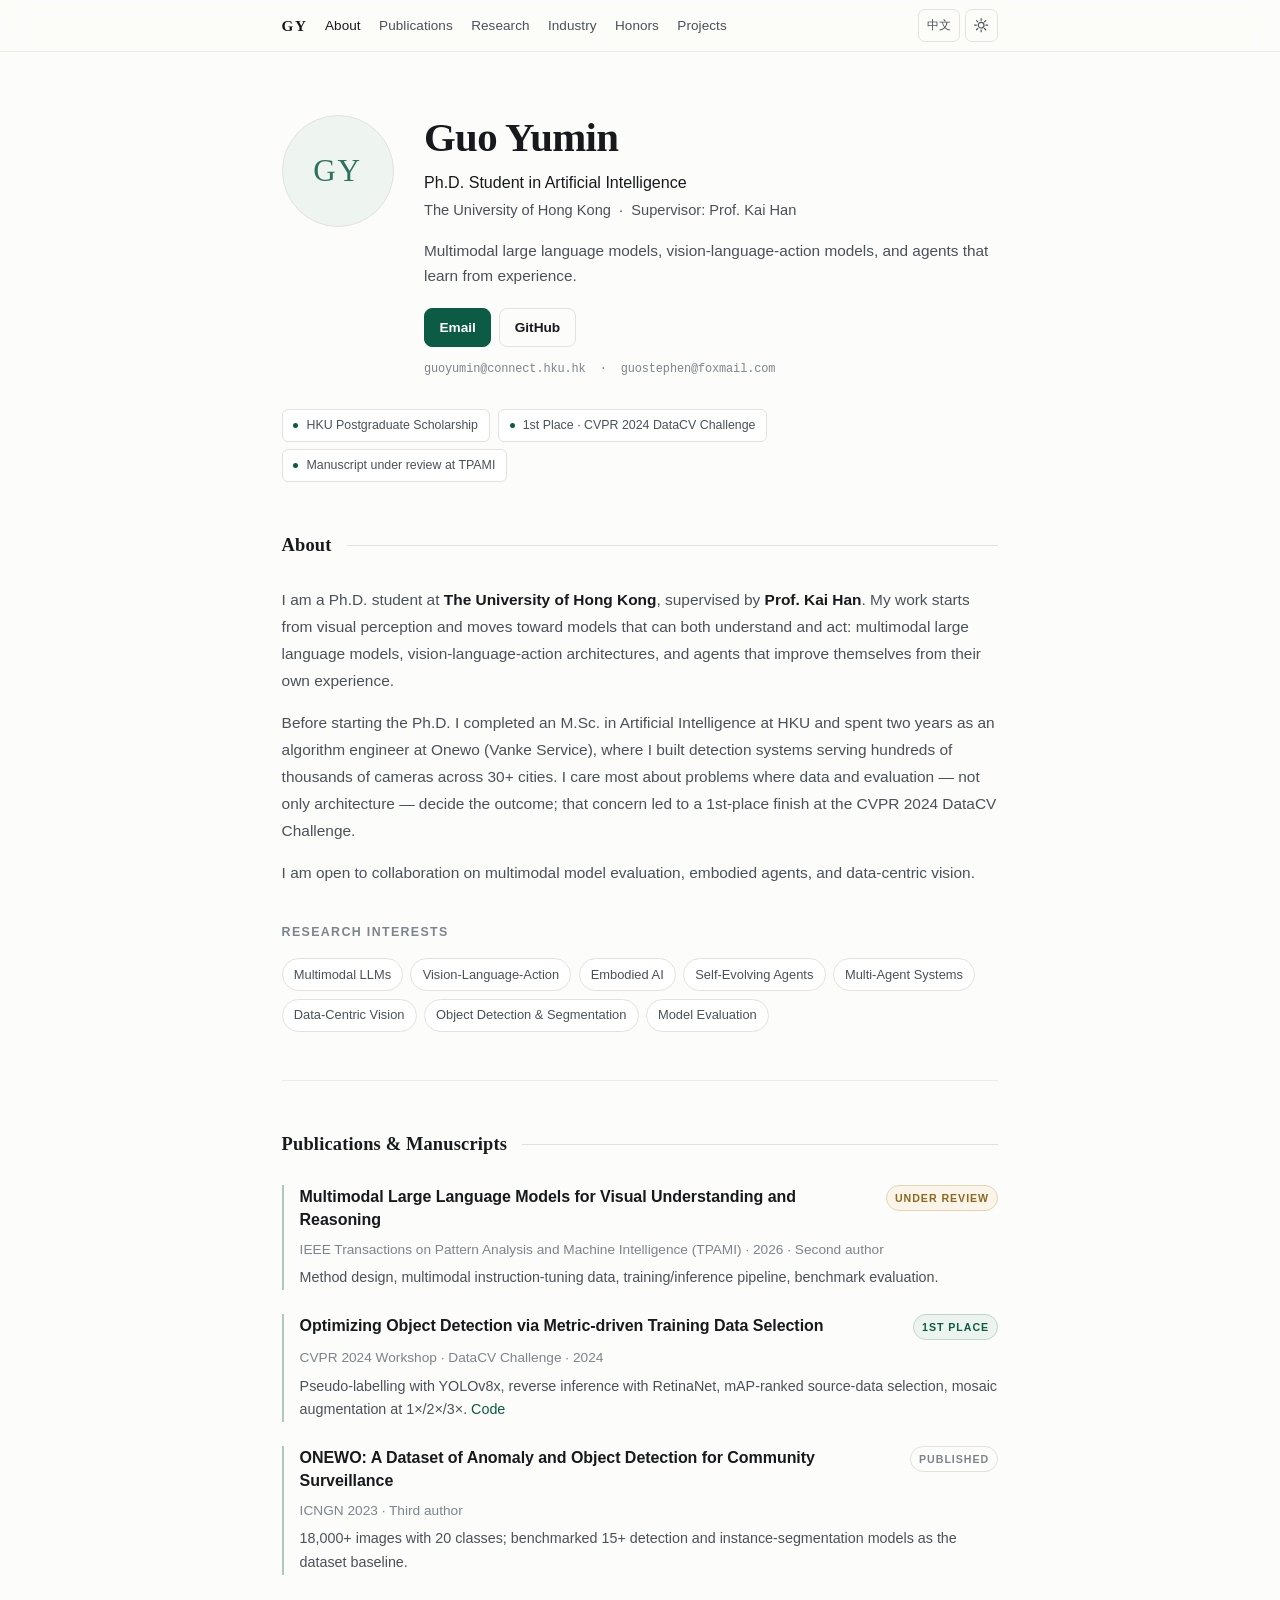
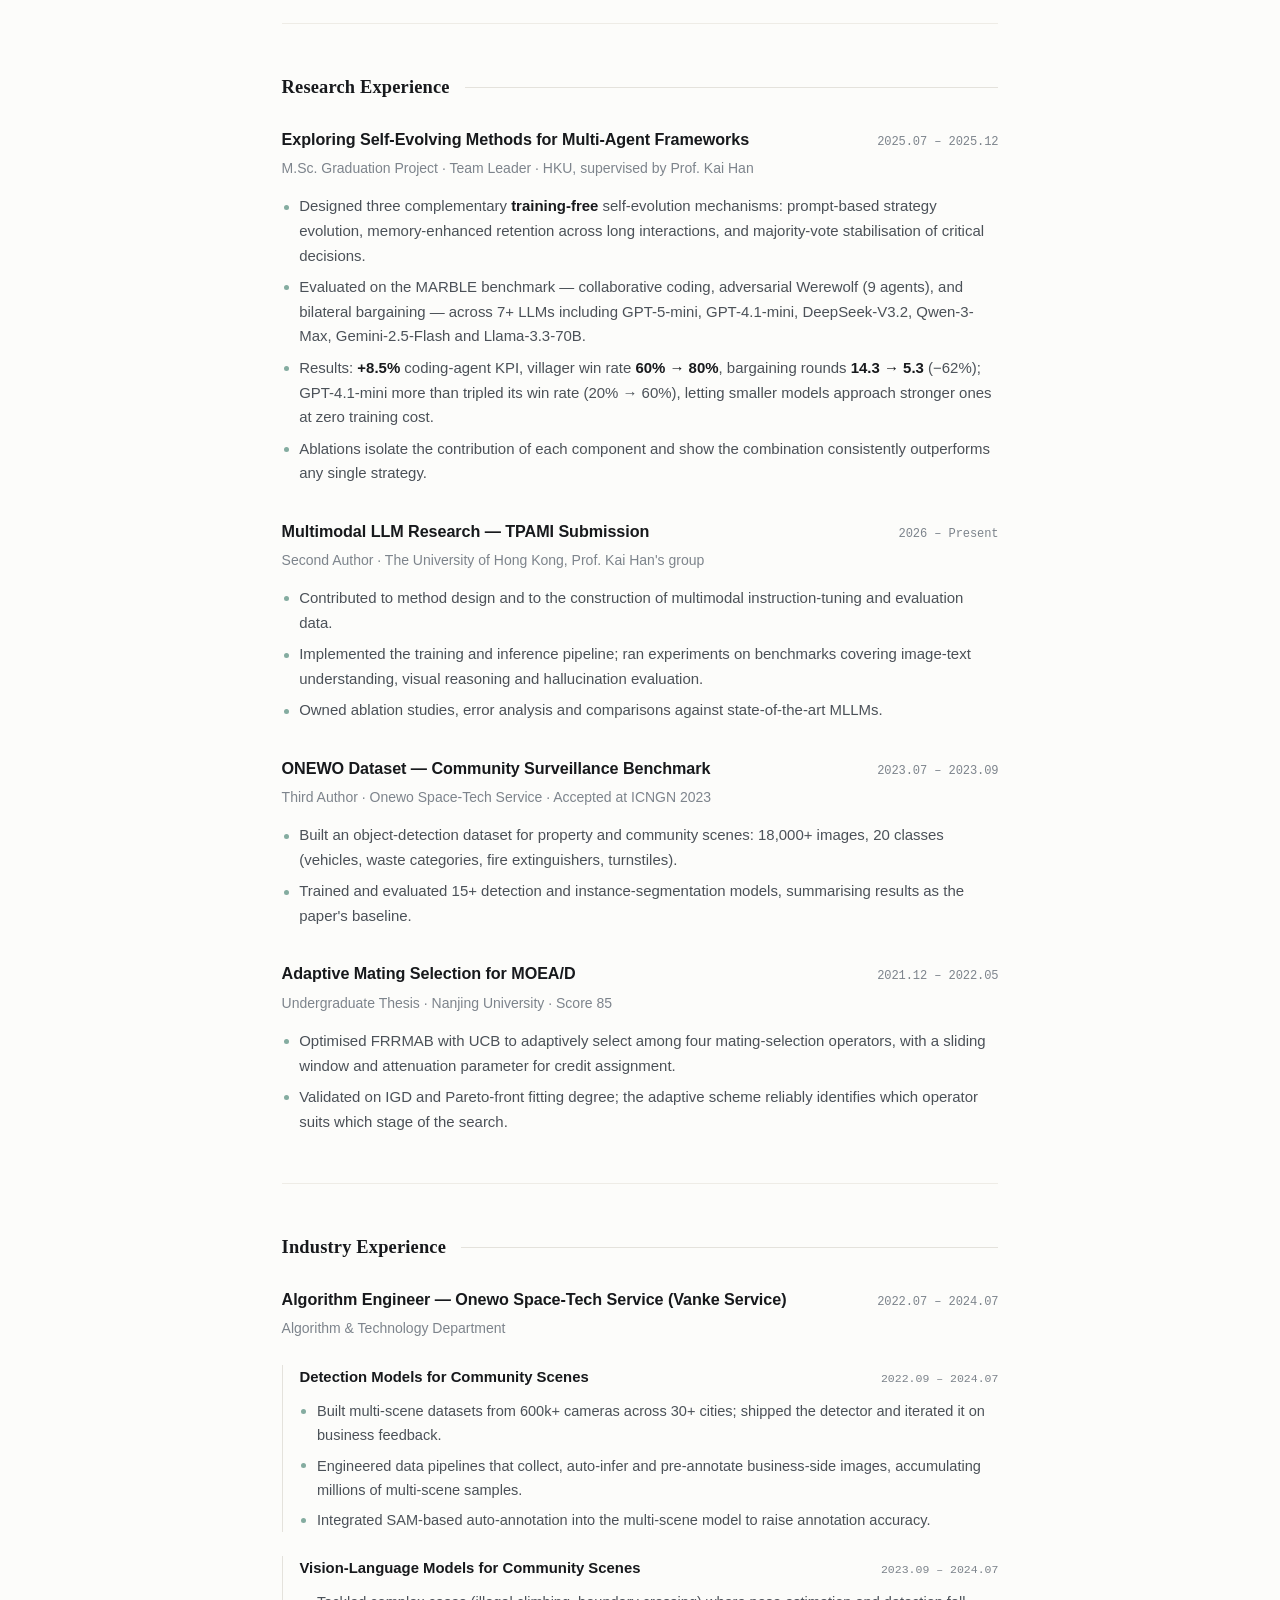
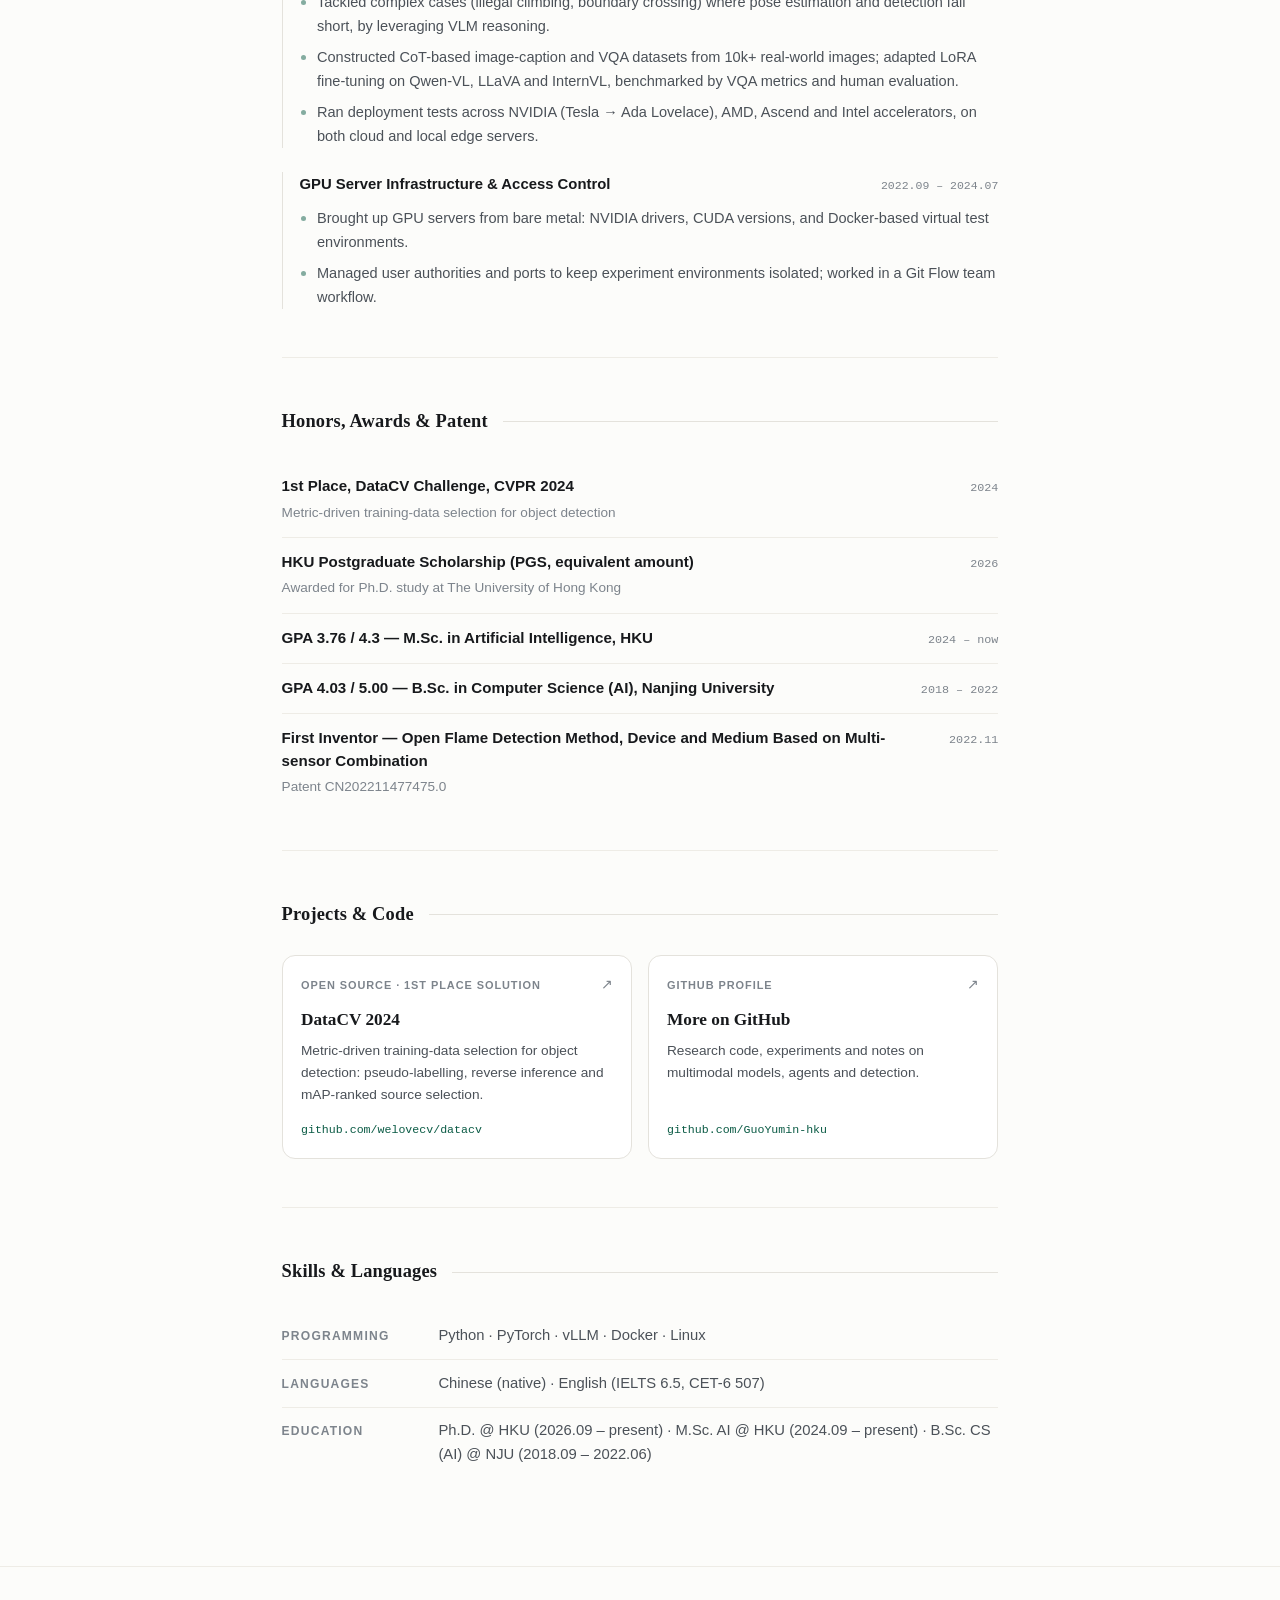
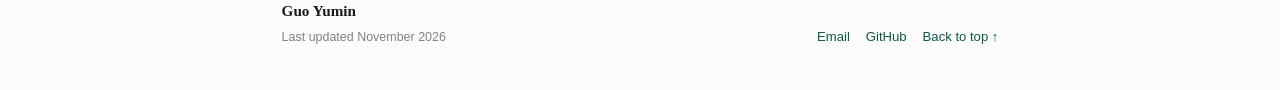
==== index.html @ 440fb780 "Personal homepage: bilingual academic site for GitHub Pages" ====
<!DOCTYPE html>
<html lang="en" data-title-en="Guo Yumin · Ph.D. Student, The University of Hong Kong" data-title-zh="郭的个人主页 · 香港大学博士研究生">
<head>
<meta charset="utf-8">
<meta name="viewport" content="width=device-width, initial-scale=1">
<title>Guo Yumin · Ph.D. Student, The University of Hong Kong</title>
<meta name="description" content="Guo Yumin is a Ph.D. student at The University of Hong Kong, working on multimodal large language models, vision-language-action models, and self-evolving agents.">
<meta name="author" content="Guo Yumin">
<meta name="theme-color" content="#fcfcfa">
<link rel="canonical" href="https://guoyumin-hku.github.io/">

<!-- Open Graph -->
<meta property="og:type" content="profile">
<meta property="og:title" content="Guo Yumin · Ph.D. Student, The University of Hong Kong">
<meta property="og:description" content="Multimodal large language models, vision-language-action models, and self-evolving agents.">
<meta property="og:url" content="https://guoyumin-hku.github.io/">
<meta name="twitter:card" content="summary">

<link rel="icon" href="assets/favicon.svg" type="image/svg+xml">
<link rel="apple-touch-icon" href="assets/favicon.svg">
<link rel="stylesheet" href="assets/css/style.css">

<!-- Restore saved theme / language before first paint to avoid a flash. -->
<script>
(function () {
  try {
    var root = document.documentElement, t = localStorage.getItem('gy-theme');
    if (!t) t = window.matchMedia('(prefers-color-scheme: dark)').matches ? 'dark' : 'light';
    root.setAttribute('data-theme', t);
    var l = localStorage.getItem('gy-lang');
    root.setAttribute('lang', l === 'zh-CN' ? 'zh-CN' : 'en');
  } catch (e) { /* ignore */ }
})();
</script>

<script type="application/ld+json">
{
  "@context": "https://schema.org",
  "@type": "Person",
  "name": "Guo Yumin",
  "url": "https://guoyumin-hku.github.io/",
  "email": "mailto:guoyumin@connect.hku.hk",
  "jobTitle": "Ph.D. Student in Artificial Intelligence",
  "affiliation": {
    "@type": "Organization",
    "name": "The University of Hong Kong"
  },
  "alumniOf": [
    { "@type": "Organization", "name": "The University of Hong Kong" },
    { "@type": "Organization", "name": "Nanjing University" }
  ],
  "sameAs": ["https://github.com/GuoYumin-hku"],
  "knowsAbout": [
    "Multimodal Large Language Models",
    "Vision-Language-Action Models",
    "Embodied AI",
    "Multi-Agent Systems",
    "Object Detection",
    "Data-Centric Computer Vision"
  ]
}
</script>
</head>

<body id="top">

<!-- ============================== NAV ============================== -->
<nav class="nav" aria-label="Section navigation">
  <div class="nav-inner">
    <a class="nav-mark" href="#top" aria-label="Back to top">GY</a>

    <ul class="nav-links">
      <li><a href="#about"><span class="eq">About</span><span class="zq">关于</span></a></li>
      <li><a href="#publications"><span class="eq">Publications</span><span class="zq">论文</span></a></li>
      <li><a href="#research"><span class="eq">Research</span><span class="zq">科研</span></a></li>
      <li><a href="#industry"><span class="eq">Industry</span><span class="zq">工作</span></a></li>
      <li><a href="#honors"><span class="eq">Honors</span><span class="zq">荣誉</span></a></li>
      <li><a href="#projects"><span class="eq">Projects</span><span class="zq">项目</span></a></li>
    </ul>

    <div class="nav-tools">
      <button class="tool" id="lang-toggle" type="button" aria-label="Switch to Chinese">
        <span id="lang-label">中文</span>
      </button>
      <button class="tool tool-icon" id="theme-toggle" type="button" aria-label="Switch to dark theme" aria-pressed="false">
        <svg class="ic ic-sun" viewBox="0 0 24 24" aria-hidden="true">
          <circle cx="12" cy="12" r="4.2"></circle>
          <path d="M12 2.4v2.6M12 19v2.6M2.4 12h2.6M19 12h2.6M5.2 5.2l1.9 1.9M16.9 16.9l1.9 1.9M18.8 5.2l-1.9 1.9M7.1 16.9l-1.9 1.9"></path>
        </svg>
        <svg class="ic ic-moon" viewBox="0 0 24 24" aria-hidden="true">
          <path d="M20.5 14.3A8.6 8.6 0 1 1 9.7 3.5a6.9 6.9 0 0 0 10.8 10.8z"></path>
        </svg>
      </button>
    </div>
  </div>
</nav>

<!-- ============================== HERO ============================== -->
<header class="hero">
  <div class="wrap hero-inner">

    <div class="avatar">
      <img src="assets/img/avatar.jpg" alt="Portrait of Guo Yumin" width="112" height="112"
           onerror="this.style.display='none'">
      <span class="monogram" aria-hidden="true">GY</span>
    </div>

    <div class="hero-text">
      <h1 class="name">Guo Yumin</h1>

      <p class="role">
        <span class="eq">Ph.D. Student in Artificial Intelligence</span>
        <span class="zq">人工智能方向博士研究生</span>
      </p>
      <p class="affil">
        <span class="eq">The University of Hong Kong &nbsp;·&nbsp; Supervisor: Prof.&nbsp;Kai Han</span>
        <span class="zq">香港大学 &nbsp;·&nbsp; 导师：韩锴教授</span>
      </p>

      <p class="tagline">
        <span class="eq">Multimodal large language models, vision-language-action models, and agents that learn from experience.</span>
        <span class="zq">研究多模态大模型、视觉-语言-动作模型，以及能从经验中自我进化的智能体。</span>
      </p>

      <div class="hero-links">
        <a class="btn" href="mailto:guoyumin@connect.hku.hk">Email</a>
        <a class="btn btn-ghost" href="https://github.com/GuoYumin-hku" target="_blank" rel="noopener">GitHub</a>
      </div>

      <p class="contact-line">
        guoyumin@connect.hku.hk &nbsp;·&nbsp; guostephen@foxmail.com
      </p>
    </div>
  </div>

  <div class="wrap">
    <ul class="badges">
      <li class="badge">
        <span class="eq">HKU Postgraduate Scholarship</span>
        <span class="zq">香港大学研究生奖学金</span>
      </li>
      <li class="badge">
        <span class="eq">1st Place · CVPR 2024 DataCV Challenge</span>
        <span class="zq">CVPR 2024 DataCV 挑战赛第一名</span>
      </li>
      <li class="badge">
        <span class="eq">Manuscript under review at TPAMI</span>
        <span class="zq">TPAMI 在审论文</span>
      </li>
    </ul>
  </div>
</header>

<main class="wrap">

  <!-- ============================== ABOUT ============================== -->
  <section id="about">
    <h2 class="section-title"><span class="eq">About</span><span class="zq">关于</span></h2>

    <div class="prose">
      <p class="eq">
        I am a Ph.D. student at <strong>The University of Hong Kong</strong>, supervised by
        <strong>Prof. Kai Han</strong>. My work starts from visual perception and moves toward models
        that can both understand and act: multimodal large language models, vision-language-action
        architectures, and agents that improve themselves from their own experience.
      </p>
      <p class="eq">
        Before starting the Ph.D. I completed an M.Sc. in Artificial Intelligence at HKU and spent two
        years as an algorithm engineer at Onewo (Vanke Service), where I built detection systems serving
        hundreds of thousands of cameras across 30+ cities. I care most about problems where data and
        evaluation — not only architecture — decide the outcome; that concern led to a 1st-place finish
        at the CVPR 2024 DataCV Challenge.
      </p>
      <p class="eq">
        I am open to collaboration on multimodal model evaluation, embodied agents, and data-centric
        vision.
      </p>

      <p class="zq" lang="zh-CN">
        我是<strong>香港大学</strong>人工智能方向博士研究生，师从<strong>韩锴教授</strong>。我的研究从视觉感知出发，
        走向"既能理解、也能行动"的模型：多模态大语言模型、视觉-语言-动作架构，以及能够从自身经验中持续进化的智能体。
      </p>
      <p class="zq" lang="zh-CN">
        攻读博士之前，我在港大取得人工智能硕士学位，并在万物云（万科物业）担任算法工程师两年，
        负责覆盖 30 多个城市、数十万路摄像头的多场景检测系统。我最关心的是那些"由数据与评测、
        而非仅由模型结构决定成败"的问题——这也让我在 CVPR 2024 DataCV 挑战赛中获得第一名。
      </p>
      <p class="zq" lang="zh-CN">
        欢迎就多模态模型评测、具身智能体与数据驱动的视觉研究展开合作。
      </p>
    </div>

    <h3 class="sub-title"><span class="eq">Research Interests</span><span class="zq">研究兴趣</span></h3>
    <ul class="chips">
      <li><span class="eq">Multimodal LLMs</span><span class="zq">多模态大模型</span></li>
      <li><span class="eq">Vision-Language-Action</span><span class="zq">视觉-语言-动作模型</span></li>
      <li><span class="eq">Embodied AI</span><span class="zq">具身智能</span></li>
      <li><span class="eq">Self-Evolving Agents</span><span class="zq">自进化智能体</span></li>
      <li><span class="eq">Multi-Agent Systems</span><span class="zq">多智能体系统</span></li>
      <li><span class="eq">Data-Centric Vision</span><span class="zq">数据驱动的视觉</span></li>
      <li><span class="eq">Object Detection &amp; Segmentation</span><span class="zq">目标检测与分割</span></li>
      <li><span class="eq">Model Evaluation</span><span class="zq">模型评测</span></li>
    </ul>
  </section>

  <!-- ========================== PUBLICATIONS ========================== -->
  <section id="publications">
    <h2 class="section-title"><span class="eq">Publications &amp; Manuscripts</span><span class="zq">论文与手稿</span></h2>

    <ol class="pub-list">

      <li class="pub">
        <div class="pub-head">
          <h3 class="pub-title">
            <!-- TODO: replace with the actual manuscript title from the submission. -->
            <span class="eq">Multimodal Large Language Models for Visual Understanding and Reasoning</span>
            <span class="zq">面向视觉理解与推理的多模态大语言模型</span>
          </h3>
          <span class="pill pill-review"><span class="eq">Under review</span><span class="zq">在审</span></span>
        </div>
        <p class="pub-meta">
          <span class="eq">IEEE Transactions on Pattern Analysis and Machine Intelligence (TPAMI) · 2026 · Second author</span>
          <span class="zq">IEEE TPAMI（模式分析与机器智能汇刊）· 2026 · 第二作者</span>
        </p>
        <p class="pub-note">
          <span class="eq">Method design, multimodal instruction-tuning data, training/inference pipeline, benchmark evaluation.</span>
          <span class="zq">负责方法设计、多模态指令微调数据、训练与推理流程、基准评测。</span>
        </p>
      </li>

      <li class="pub">
        <div class="pub-head">
          <h3 class="pub-title">
            <span class="eq">Optimizing Object Detection via Metric-driven Training Data Selection</span>
            <span class="zq">基于指标驱动的训练数据选择优化目标检测</span>
          </h3>
          <span class="pill pill-win"><span class="eq">1st Place</span><span class="zq">第一名</span></span>
        </div>
        <p class="pub-meta">
          <span class="eq">CVPR 2024 Workshop · DataCV Challenge · 2024</span>
          <span class="zq">CVPR 2024 Workshop · DataCV 挑战赛 · 2024</span>
        </p>
        <p class="pub-note">
          <span class="eq">Pseudo-labelling with YOLOv8x, reverse inference with RetinaNet, mAP-ranked source-data selection, mosaic augmentation at 1×/2×/3×. <a href="https://github.com/welovecv/datacv" target="_blank" rel="noopener">Code</a></span>
          <span class="zq">以 YOLOv8x 生成伪标签、RetinaNet 反向推理、按 mAP 排序选择源域数据、1×/2×/3× mosaic 增强。<a href="https://github.com/welovecv/datacv" target="_blank" rel="noopener">代码</a></span>
        </p>
      </li>

      <li class="pub">
        <div class="pub-head">
          <h3 class="pub-title">
            <span class="eq">ONEWO: A Dataset of Anomaly and Object Detection for Community Surveillance</span>
            <span class="zq">ONEWO：面向社区安防的异常与目标检测数据集</span>
          </h3>
          <span class="pill"><span class="eq">Published</span><span class="zq">已发表</span></span>
        </div>
        <p class="pub-meta">
          <span class="eq">ICNGN 2023 · Third author</span>
          <span class="zq">ICNGN 2023 · 第三作者</span>
        </p>
        <p class="pub-note">
          <span class="eq">18,000+ images with 20 classes; benchmarked 15+ detection and instance-segmentation models as the dataset baseline.</span>
          <span class="zq">18,000+ 张图像、20 个类别；训练并测试 15+ 个检测与实例分割模型作为数据集基线。</span>
        </p>
      </li>

    </ol>
  </section>

  <!-- ============================ RESEARCH ============================ -->
  <section id="research">
    <h2 class="section-title"><span class="eq">Research Experience</span><span class="zq">科研经历</span></h2>

    <article class="entry">
      <div class="entry-head">
        <h3 class="entry-title">
          <span class="eq">Exploring Self-Evolving Methods for Multi-Agent Frameworks</span>
          <span class="zq">多智能体框架的自进化方法研究</span>
        </h3>
        <span class="entry-date">2025.07 – 2025.12</span>
      </div>
      <p class="entry-sub">
        <span class="eq">M.Sc. Graduation Project · Team Leader · HKU, supervised by Prof. Kai Han</span>
        <span class="zq">硕士毕业设计 · 团队负责人 · 香港大学，韩锴教授指导</span>
      </p>
      <ul class="points eq">
        <li>Designed three complementary <strong>training-free</strong> self-evolution mechanisms: prompt-based strategy evolution, memory-enhanced retention across long interactions, and majority-vote stabilisation of critical decisions.</li>
        <li>Evaluated on the MARBLE benchmark — collaborative coding, adversarial Werewolf (9 agents), and bilateral bargaining — across 7+ LLMs including GPT-5-mini, GPT-4.1-mini, DeepSeek-V3.2, Qwen-3-Max, Gemini-2.5-Flash and Llama-3.3-70B.</li>
        <li>Results: <strong>+8.5%</strong> coding-agent KPI, villager win rate <strong>60% → 80%</strong>, bargaining rounds <strong>14.3 → 5.3</strong> (−62%); GPT-4.1-mini more than tripled its win rate (20% → 60%), letting smaller models approach stronger ones at zero training cost.</li>
        <li>Ablations isolate the contribution of each component and show the combination consistently outperforms any single strategy.</li>
      </ul>
      <ul class="points zq" lang="zh-CN">
        <li>设计三种互补的<strong>免训练</strong>自进化机制：基于提示词的经验驱动策略演化、长程交互中的记忆增强保留、以及以多数投票稳定关键决策。</li>
        <li>在 MARBLE 基准上评测——多智能体协同编码、9 智能体狼人杀对抗、双边议价——覆盖 GPT-5-mini、GPT-4.1-mini、DeepSeek-V3.2、Qwen-3-Max、Gemini-2.5-Flash、Llama-3.3-70B 等 7+ 个模型。</li>
        <li>结果：编码智能体 KPI <strong>+8.5%</strong>，村民胜率 <strong>60% → 80%</strong>，议价轮数 <strong>14.3 → 5.3</strong>（−62%）；GPT-4.1-mini 胜率由 20% 提升至 60%，使小模型在零训练成本下逼近更强模型。</li>
        <li>消融实验分离各组件贡献，并验证组合方法稳定优于任一单一策略。</li>
      </ul>
    </article>

    <article class="entry">
      <div class="entry-head">
        <h3 class="entry-title">
          <span class="eq">Multimodal LLM Research — TPAMI Submission</span>
          <span class="zq">多模态大模型研究 — TPAMI 投稿</span>
        </h3>
        <span class="entry-date"><span class="eq">2026 – Present</span><span class="zq">2026 – 至今</span></span>
      </div>
      <p class="entry-sub">
        <span class="eq">Second Author · The University of Hong Kong, Prof. Kai Han's group</span>
        <span class="zq">第二作者 · 香港大学，韩锴教授课题组</span>
      </p>
      <ul class="points eq">
        <li>Contributed to method design and to the construction of multimodal instruction-tuning and evaluation data.</li>
        <li>Implemented the training and inference pipeline; ran experiments on benchmarks covering image-text understanding, visual reasoning and hallucination evaluation.</li>
        <li>Owned ablation studies, error analysis and comparisons against state-of-the-art MLLMs.</li>
      </ul>
      <ul class="points zq" lang="zh-CN">
        <li>参与方法设计与多模态指令微调数据、评测数据的构建。</li>
        <li>实现训练与推理流程；在图文理解、视觉推理与幻觉评测等基准上完成实验。</li>
        <li>负责消融实验、误差分析以及与当前最优多模态大模型的对比。</li>
      </ul>
    </article>

    <article class="entry">
      <div class="entry-head">
        <h3 class="entry-title">
          <span class="eq">ONEWO Dataset — Community Surveillance Benchmark</span>
          <span class="zq">ONEWO 数据集 — 社区安防基准</span>
        </h3>
        <span class="entry-date">2023.07 – 2023.09</span>
      </div>
      <p class="entry-sub">
        <span class="eq">Third Author · Onewo Space-Tech Service · Accepted at ICNGN 2023</span>
        <span class="zq">第三作者 · 万物云 · 已被 ICNGN 2023 接收</span>
      </p>
      <ul class="points eq">
        <li>Built an object-detection dataset for property and community scenes: 18,000+ images, 20 classes (vehicles, waste categories, fire extinguishers, turnstiles).</li>
        <li>Trained and evaluated 15+ detection and instance-segmentation models, summarising results as the paper's baseline.</li>
      </ul>
      <ul class="points zq" lang="zh-CN">
        <li>构建面向物业与社区场景的目标检测数据集：18,000+ 图像、20 个类别（车辆、垃圾分类、灭火器、闸机等）。</li>
        <li>训练并评测 15+ 个目标检测与实例分割模型，整理结果作为论文基线。</li>
      </ul>
    </article>

    <article class="entry">
      <div class="entry-head">
        <h3 class="entry-title">
          <span class="eq">Adaptive Mating Selection for MOEA/D</span>
          <span class="zq">MOEA/D 的自适应交配选择</span>
        </h3>
        <span class="entry-date">2021.12 – 2022.05</span>
      </div>
      <p class="entry-sub">
        <span class="eq">Undergraduate Thesis · Nanjing University · Score 85</span>
        <span class="zq">本科毕业论文 · 南京大学 · 成绩 85</span>
      </p>
      <ul class="points eq">
        <li>Optimised FRRMAB with UCB to adaptively select among four mating-selection operators, with a sliding window and attenuation parameter for credit assignment.</li>
        <li>Validated on IGD and Pareto-front fitting degree; the adaptive scheme reliably identifies which operator suits which stage of the search.</li>
      </ul>
      <ul class="points zq" lang="zh-CN">
        <li>以 UCB 改进 FRRMAB，在四类交配选择算子间自适应选择，并用滑动窗口与衰减参数完成信用分配。</li>
        <li>以 IGD 与 Pareto 前沿拟合度验证，自适应方案能识别不同搜索阶段适用的最优算子。</li>
      </ul>
    </article>
  </section>

  <!-- ============================ INDUSTRY ============================ -->
  <section id="industry">
    <h2 class="section-title"><span class="eq">Industry Experience</span><span class="zq">工作经历</span></h2>

    <article class="entry">
      <div class="entry-head">
        <h3 class="entry-title">
          <span class="eq">Algorithm Engineer — Onewo Space-Tech Service (Vanke Service)</span>
          <span class="zq">算法工程师 — 万物云空间科技服务股份有限公司</span>
        </h3>
        <span class="entry-date">2022.07 – 2024.07</span>
      </div>
      <p class="entry-sub">
        <span class="eq">Algorithm &amp; Technology Department</span>
        <span class="zq">算法与技术部</span>
      </p>

      <div class="sub-entry">
        <div class="sub-head">
          <h4><span class="eq">Detection Models for Community Scenes</span><span class="zq">社区场景检测模型</span></h4>
          <span class="sub-date">2022.09 – 2024.07</span>
        </div>
        <ul class="points eq">
          <li>Built multi-scene datasets from 600k+ cameras across 30+ cities; shipped the detector and iterated it on business feedback.</li>
          <li>Engineered data pipelines that collect, auto-infer and pre-annotate business-side images, accumulating millions of multi-scene samples.</li>
          <li>Integrated SAM-based auto-annotation into the multi-scene model to raise annotation accuracy.</li>
        </ul>
        <ul class="points zq" lang="zh-CN">
          <li>基于 30+ 城市、60 万+ 路摄像头构建多场景数据集；上线检测模型并依据业务反馈持续迭代。</li>
          <li>搭建数据回流管线，自动推理与预标注业务侧图像，累计数百万多场景样本。</li>
          <li>将 SAM 等大模型自动标注能力接入多场景模型，提升标注准确率。</li>
        </ul>
      </div>

      <div class="sub-entry">
        <div class="sub-head">
          <h4><span class="eq">Vision-Language Models for Community Scenes</span><span class="zq">视觉语言模型在社区场景的探索</span></h4>
          <span class="sub-date">2023.09 – 2024.07</span>
        </div>
        <ul class="points eq">
          <li>Tackled complex cases (illegal climbing, boundary crossing) where pose estimation and detection fall short, by leveraging VLM reasoning.</li>
          <li>Constructed CoT-based image-caption and VQA datasets from 10k+ real-world images; adapted LoRA fine-tuning on Qwen-VL, LLaVA and InternVL, benchmarked by VQA metrics and human evaluation.</li>
          <li>Ran deployment tests across NVIDIA (Tesla → Ada Lovelace), AMD, Ascend and Intel accelerators, on both cloud and local edge servers.</li>
        </ul>
        <ul class="points zq" lang="zh-CN">
          <li>针对翻越、越界等姿态估计与检测难以覆盖的复杂场景，利用视觉语言模型的推理能力求解。</li>
          <li>基于 CoT 构建 1 万+ 真实图像的图文与 VQA 数据集；在 Qwen-VL、LLaVA、InternVL 上做 LoRA 微调，以 VQA 指标与人工评估共同衡量。</li>
          <li>在 NVIDIA（Tesla 至 Ada Lovelace）、AMD、昇腾、Intel 等多种算力上完成云端与边缘侧部署测试。</li>
        </ul>
      </div>

      <div class="sub-entry">
        <div class="sub-head">
          <h4><span class="eq">GPU Server Infrastructure &amp; Access Control</span><span class="zq">GPU 服务器环境与权限管理</span></h4>
          <span class="sub-date">2022.09 – 2024.07</span>
        </div>
        <ul class="points eq">
          <li>Brought up GPU servers from bare metal: NVIDIA drivers, CUDA versions, and Docker-based virtual test environments.</li>
          <li>Managed user authorities and ports to keep experiment environments isolated; worked in a Git Flow team workflow.</li>
        </ul>
        <ul class="points zq" lang="zh-CN">
          <li>从零搭建 GPU 服务器：选择并安装匹配的 NVIDIA 驱动与 CUDA 版本，基于 Docker 镜像构建虚拟测试环境。</li>
          <li>管理用户权限与端口，避免实验环境冲突；遵循 Git Flow 与团队协作开发。</li>
        </ul>
      </div>
    </article>
  </section>

  <!-- ============================= HONORS ============================= -->
  <section id="honors">
    <h2 class="section-title"><span class="eq">Honors, Awards &amp; Patent</span><span class="zq">荣誉、奖项与专利</span></h2>

    <ul class="awards">
      <li>
        <div class="award-main">
          <strong><span class="eq">1st Place, DataCV Challenge, CVPR 2024</span><span class="zq">CVPR 2024 DataCV 挑战赛 第一名</span></strong>
          <span class="award-note"><span class="eq">Metric-driven training-data selection for object detection</span><span class="zq">指标驱动的目标检测训练数据选择</span></span>
        </div>
        <span class="award-year">2024</span>
      </li>
      <li>
        <div class="award-main">
          <strong><span class="eq">HKU Postgraduate Scholarship (PGS, equivalent amount)</span><span class="zq">香港大学研究生奖学金（PGS，等额）</span></strong>
          <span class="award-note"><span class="eq">Awarded for Ph.D. study at The University of Hong Kong</span><span class="zq">用于香港大学博士阶段学习</span></span>
        </div>
        <span class="award-year">2026</span>
      </li>
      <li>
        <div class="award-main">
          <strong><span class="eq">GPA 3.76 / 4.3 — M.Sc. in Artificial Intelligence, HKU</span><span class="zq">GPA 3.76 / 4.3 — 香港大学人工智能硕士</span></strong>
        </div>
        <span class="award-year">2024 – now</span>
      </li>
      <li>
        <div class="award-main">
          <strong><span class="eq">GPA 4.03 / 5.00 — B.Sc. in Computer Science (AI), Nanjing University</span><span class="zq">GPA 4.03 / 5.00 — 南京大学计算机科学与技术（人工智能）</span></strong>
        </div>
        <span class="award-year">2018 – 2022</span>
      </li>
      <li>
        <div class="award-main">
          <strong><span class="eq">First Inventor — Open Flame Detection Method, Device and Medium Based on Multi-sensor Combination</span><span class="zq">第一发明人 — 基于多传感器组合的明火检测方法、装置及介质</span></strong>
          <span class="award-note"><span class="eq">Patent CN202211477475.0</span><span class="zq">专利 CN202211477475.0</span></span>
        </div>
        <span class="award-year">2022.11</span>
      </li>
    </ul>
  </section>

  <!-- ============================= PROJECTS ============================ -->
  <section id="projects">
    <h2 class="section-title"><span class="eq">Projects &amp; Code</span><span class="zq">项目与代码</span></h2>

    <div class="cards">
      <a class="card" href="https://github.com/welovecv/datacv" target="_blank" rel="noopener">
        <div class="card-top">
          <span class="card-kicker"><span class="eq">Open source · 1st place solution</span><span class="zq">开源 · 冠军方案</span></span>
          <span class="card-arrow" aria-hidden="true">↗</span>
        </div>
        <h3 class="card-title">DataCV 2024</h3>
        <p class="card-text">
          <span class="eq">Metric-driven training-data selection for object detection: pseudo-labelling, reverse inference and mAP-ranked source selection.</span>
          <span class="zq">面向目标检测的指标驱动训练数据选择：伪标签、反向推理与按 mAP 排序的源域数据筛选。</span>
        </p>
        <span class="card-link">github.com/welovecv/datacv</span>
      </a>

      <a class="card" href="https://github.com/GuoYumin-hku" target="_blank" rel="noopener">
        <div class="card-top">
          <span class="card-kicker"><span class="eq">GitHub profile</span><span class="zq">GitHub 主页</span></span>
          <span class="card-arrow" aria-hidden="true">↗</span>
        </div>
        <h3 class="card-title">More on GitHub</h3>
        <p class="card-text">
          <span class="eq">Research code, experiments and notes on multimodal models, agents and detection.</span>
          <span class="zq">多模态模型、智能体与检测相关的研究代码、实验与笔记。</span>
        </p>
        <span class="card-link">github.com/GuoYumin-hku</span>
      </a>
    </div>
  </section>

  <!-- ============================== SKILLS ============================= -->
  <section id="skills">
    <h2 class="section-title"><span class="eq">Skills &amp; Languages</span><span class="zq">技能与语言</span></h2>

    <dl class="facts">
      <div class="fact">
        <dt><span class="eq">Programming</span><span class="zq">编程</span></dt>
        <dd>Python · PyTorch · vLLM · Docker · Linux</dd>
      </div>
      <div class="fact">
        <dt><span class="eq">Languages</span><span class="zq">语言</span></dt>
        <dd>
          <span class="eq">Chinese (native) · English (IELTS 6.5, CET-6 507)</span>
          <span class="zq">中文（母语）· 英语（IELTS 6.5，CET-6 507）</span>
        </dd>
      </div>
      <div class="fact">
        <dt><span class="eq">Education</span><span class="zq">学历</span></dt>
        <dd>
          <span class="eq">Ph.D. @ HKU (2026.09 – present) · M.Sc. AI @ HKU (2024.09 – present) · B.Sc. CS (AI) @ NJU (2018.09 – 2022.06)</span>
          <span class="zq">香港大学博士（2026.09 起）· 香港大学人工智能硕士（2024.09 起）· 南京大学计算机科学与技术（人工智能）学士（2018.09 – 2022.06）</span>
        </dd>
      </div>
    </dl>
  </section>

</main>

<!-- ============================== FOOTER ============================= -->
<footer class="footer">
  <div class="wrap footer-inner">
    <div class="footer-left">
      <p class="footer-name">Guo Yumin</p>
      <p class="footer-note">
        <span class="eq">Last updated November 2026</span>
        <span class="zq">最后更新于 2026 年 11 月</span>
      </p>
    </div>
    <div class="footer-right">
      <a href="mailto:guoyumin@connect.hku.hk">Email</a>
      <a href="https://github.com/GuoYumin-hku" target="_blank" rel="noopener">GitHub</a>
      <a href="#top"><span class="eq">Back to top ↑</span><span class="zq">回到顶部 ↑</span></a>
    </div>
  </div>
</footer>

<script src="assets/js/main.js"></script>
</body>
</html>
---- assets/css/style.css ----
/* ============================================================================
   Guo Yumin — personal homepage
   Academic, single-column, system-font only (no network requests).
   ========================================================================== */

/* ------------------------------- tokens ---------------------------------- */
:root {
  --maxw: 48rem;

  --bg: #fcfcfa;
  --paper: #ffffff;
  --ink: #17191c;
  --ink-2: #4b5158;
  --ink-3: #7d848c;
  --rule: #e4e2dc;
  --rule-soft: #eeece6;

  --accent: #0b5b45;
  --accent-wash: #eef4f0;
  --btn-ink: #ffffff;

  --gold: #8a6a1f;
  --gold-bd: #e4d6b2;
  --gold-bg: #faf5e8;
  --win-bd: #bcd8cd;
  --win-bg: #edf4f0;

  --nav-bg: rgba(252, 252, 250, .84);
  --shadow: 0 1px 2px rgba(20, 22, 24, .05), 0 10px 26px -14px rgba(20, 22, 24, .22);

  --serif: "Iowan Old Style", "Palatino Linotype", Palatino, "Source Serif 4",
           Georgia, "Songti SC", "Noto Serif CJK SC", "STSong", serif;
  --sans: -apple-system, BlinkMacSystemFont, "Segoe UI", "Helvetica Neue",
          "PingFang SC", "Hiragino Sans GB", "Microsoft YaHei",
          "Noto Sans CJK SC", Roboto, Arial, sans-serif;
  --mono: ui-monospace, SFMono-Regular, "SF Mono", Menlo, Consolas,
          "Liberation Mono", monospace;
}

html[data-theme="dark"] {
  --bg: #121417;
  --paper: #171a1e;
  --ink: #e9eae7;
  --ink-2: #aab1b8;
  --ink-3: #7f878f;
  --rule: #2b3037;
  --rule-soft: #23272c;

  --accent: #6dd3ac;
  --accent-wash: #152e28;
  --btn-ink: #0e1215;

  --gold: #d6b074;
  --gold-bd: #4a3d24;
  --gold-bg: #221d12;
  --win-bd: #2b4a3f;
  --win-bg: #14251f;

  --nav-bg: rgba(18, 20, 23, .84);
  --shadow: 0 1px 2px rgba(0, 0, 0, .3), 0 12px 30px -16px rgba(0, 0, 0, .7);
}

/* ------------------------------- reset ----------------------------------- */
*, *::before, *::after { box-sizing: border-box; }

html {
  -webkit-text-size-adjust: 100%;
  scroll-behavior: smooth;
  scroll-padding-top: 4.5rem;
}

body {
  margin: 0;
  background: var(--bg);
  color: var(--ink);
  font-family: var(--sans);
  font-size: 16.5px;
  line-height: 1.7;
  -webkit-font-smoothing: antialiased;
  -moz-osx-font-smoothing: grayscale;
}

img { display: block; max-width: 100%; }
ul, ol, dl, dd { margin: 0; }
h1, h2, h3, h4, p { margin: 0; }

a {
  color: var(--accent);
  text-decoration: none;
  text-underline-offset: .18em;
  text-decoration-thickness: 1px;
}
a:hover { text-decoration: underline; }

:focus-visible {
  outline: 2px solid var(--accent);
  outline-offset: 3px;
  border-radius: 4px;
}

::selection { background: var(--accent-wash); color: var(--ink); }

/* --------------------------- language switching -------------------------- */
html[lang="en"] .zq { display: none !important; }
html[lang="zh"] .eq,
html[lang="zh-CN"] .eq { display: none !important; }

/* -------------------------------- layout --------------------------------- */
.wrap {
  width: 100%;
  max-width: var(--maxw);
  margin-inline: auto;
  padding-inline: 1.6rem;
}

/* --------------------------------- nav ----------------------------------- */
.nav {
  position: sticky;
  top: 0;
  z-index: 60;
  background: var(--nav-bg);
  -webkit-backdrop-filter: saturate(180%) blur(12px);
  backdrop-filter: saturate(180%) blur(12px);
  border-bottom: 1px solid var(--rule-soft);
}

.nav-inner {
  width: 100%;
  max-width: var(--maxw);
  margin-inline: auto;
  padding: .55rem 1.6rem;
  display: flex;
  align-items: center;
  gap: 1.1rem;
}

.nav-mark {
  font-family: var(--serif);
  font-size: .95rem;
  font-weight: 600;
  letter-spacing: .1em;
  color: var(--ink);
  flex: 0 0 auto;
}
.nav-mark:hover { color: var(--accent); text-decoration: none; }

.nav-links {
  display: flex;
  align-items: center;
  gap: 1.15rem;
  list-style: none;
  padding: 0;
  margin: 0;
  overflow-x: auto;
  scrollbar-width: none;
  -ms-overflow-style: none;
  flex: 1 1 auto;
}
.nav-links::-webkit-scrollbar { display: none; }

.nav-links a {
  position: relative;
  display: inline-block;
  padding-block: .2rem;
  font-size: .845rem;
  color: var(--ink-2);
  white-space: nowrap;
  letter-spacing: .005em;
}
.nav-links a:hover { color: var(--accent); text-decoration: none; }

.nav-links a.is-active { color: var(--ink); }
.nav-links a.is-active::after {
  content: "";
  position: absolute;
  left: 0;
  right: 0;
  bottom: -1px;
  height: 1.5px;
  background: var(--accent);
  border-radius: 2px;
}

.nav-tools {
  display: flex;
  align-items: center;
  gap: .3rem;
  flex: 0 0 auto;
  margin-left: auto;
}

.tool {
  display: inline-flex;
  align-items: center;
  justify-content: center;
  min-width: 2.1rem;
  height: 2.1rem;
  padding: 0 .5rem;
  font-family: var(--sans);
  font-size: .78rem;
  font-weight: 550;
  color: var(--ink-2);
  background: transparent;
  border: 1px solid var(--rule);
  border-radius: 7px;
  cursor: pointer;
  transition: color .15s, border-color .15s, background .15s;
}
.tool:hover { color: var(--accent); border-color: var(--accent); background: var(--accent-wash); }
.tool-icon { padding: 0; }

.ic {
  width: 1.02rem;
  height: 1.02rem;
  fill: none;
  stroke: currentColor;
  stroke-width: 1.7;
  stroke-linecap: round;
  stroke-linejoin: round;
}
.ic-moon { display: none; }
html[data-theme="dark"] .ic-sun { display: none; }
html[data-theme="dark"] .ic-moon { display: block; }

/* --------------------------------- hero ---------------------------------- */
.hero { padding: 3.9rem 0 0; }

.hero-inner {
  display: flex;
  align-items: flex-start;
  gap: 1.9rem;
}

.avatar {
  position: relative;
  flex: 0 0 112px;
  width: 112px;
  height: 112px;
  border-radius: 50%;
  overflow: hidden;
  display: grid;
  place-items: center;
  background: var(--accent-wash);
  border: 1px solid var(--rule);
}

.avatar img {
  position: absolute;
  inset: 0;
  width: 100%;
  height: 100%;
  object-fit: cover;
}

.monogram {
  font-family: var(--serif);
  font-size: 1.95rem;
  font-weight: 500;
  letter-spacing: .06em;
  color: var(--accent);
  opacity: .85;
  user-select: none;
}

.hero-text { min-width: 0; }

.name {
  font-family: var(--serif);
  font-size: clamp(1.95rem, 3.6vw, 2.55rem);
  font-weight: 600;
  line-height: 1.12;
  letter-spacing: -.015em;
}

.role {
  margin-top: .55rem;
  font-size: 1.005rem;
  font-weight: 500;
  color: var(--ink);
}

.affil {
  margin-top: .1rem;
  font-size: .915rem;
  color: var(--ink-2);
}

.tagline {
  margin-top: .95rem;
  font-size: .96rem;
  line-height: 1.65;
  color: var(--ink-2);
  max-width: 40rem;
}

.hero-links {
  display: flex;
  flex-wrap: wrap;
  gap: .5rem;
  margin-top: 1.2rem;
}

.btn {
  display: inline-flex;
  align-items: center;
  gap: .4rem;
  padding: .42rem .9rem;
  font-size: .855rem;
  font-weight: 550;
  color: var(--btn-ink);
  background: var(--accent);
  border: 1px solid var(--accent);
  border-radius: 8px;
  transition: background .15s, border-color .15s, color .15s, transform .15s;
}
.btn:hover {
  text-decoration: none;
  filter: brightness(1.08);
  transform: translateY(-1px);
}

.btn-ghost {
  color: var(--ink);
  background: transparent;
  border-color: var(--rule);
}
.btn-ghost:hover {
  color: var(--accent);
  border-color: var(--accent);
  background: var(--accent-wash);
  filter: none;
}

.contact-line {
  margin-top: .8rem;
  font-family: var(--mono);
  font-size: .745rem;
  letter-spacing: -.01em;
  color: var(--ink-3);
  overflow-wrap: anywhere;
}

.badges {
  display: flex;
  flex-wrap: wrap;
  gap: .45rem .5rem;
  list-style: none;
  padding: 0;
  margin-top: 1.85rem;
}

.badge {
  display: inline-flex;
  align-items: center;
  gap: .5rem;
  padding: .3rem .68rem;
  font-size: .775rem;
  color: var(--ink-2);
  background: var(--paper);
  border: 1px solid var(--rule);
  border-radius: 6px;
}
.badge::before {
  content: "";
  width: 5px;
  height: 5px;
  border-radius: 50%;
  background: var(--accent);
  flex: 0 0 auto;
}

/* ------------------------------- sections -------------------------------- */
main { padding-bottom: 1.5rem; }

section {
  scroll-margin-top: 4.2rem;
  padding-block: 3rem;
}

main > section + section { border-top: 1px solid var(--rule-soft); }

.section-title {
  display: flex;
  align-items: center;
  gap: .95rem;
  margin-bottom: 1.55rem;
  font-family: var(--serif);
  font-size: 1.15rem;
  font-weight: 600;
  letter-spacing: .01em;
  color: var(--ink);
}
.section-title > span { flex: 0 0 auto; }
.section-title::after {
  content: "";
  flex: 1 1 auto;
  height: 1px;
  background: var(--rule);
}

.sub-title {
  display: flex;
  align-items: baseline;
  gap: .5rem;
  margin: 2.2rem 0 0;
  font-family: var(--sans);
  font-size: .775rem;
  font-weight: 650;
  letter-spacing: .11em;
  text-transform: uppercase;
  color: var(--ink-3);
}

/* -------------------------------- prose ---------------------------------- */
.prose { display: grid; gap: .95rem; }
.prose p {
  font-size: .965rem;
  line-height: 1.75;
  color: var(--ink-2);
}
.prose strong { color: var(--ink); font-weight: 620; }

.chips {
  display: flex;
  flex-wrap: wrap;
  gap: .45rem;
  list-style: none;
  padding: 0;
  margin-top: .95rem;
}
.chips li {
  padding: .3rem .7rem;
  font-size: .805rem;
  color: var(--ink-2);
  background: var(--paper);
  border: 1px solid var(--rule);
  border-radius: 999px;
  transition: border-color .15s, color .15s;
}
.chips li:hover { border-color: var(--accent); color: var(--accent); }

/* ----------------------------- publications ------------------------------ */
.pub-list {
  display: grid;
  gap: 1.5rem;
  list-style: none;
  padding: 0;
}

.pub {
  padding-left: 1rem;
  border-left: 2px solid var(--accent);
  border-left-color: rgba(11, 91, 69, .3);
  border-left-color: color-mix(in srgb, var(--accent) 32%, transparent);
}

.pub-head {
  display: flex;
  align-items: baseline;
  justify-content: space-between;
  gap: .55rem 1rem;
  flex-wrap: wrap;
}

.pub-title {
  flex: 1 1 18rem;
  font-size: 1rem;
  font-weight: 620;
  line-height: 1.45;
  letter-spacing: -.003em;
  color: var(--ink);
}

.pill {
  flex: 0 0 auto;
  padding: .18rem .52rem;
  font-size: .665rem;
  font-weight: 650;
  letter-spacing: .09em;
  text-transform: uppercase;
  color: var(--ink-3);
  border: 1px solid var(--rule);
  border-radius: 999px;
  white-space: nowrap;
}
.pill-win { color: var(--accent); background: var(--win-bg); border-color: var(--win-bd); }
.pill-review { color: var(--gold); background: var(--gold-bg); border-color: var(--gold-bd); }

.pub-meta {
  margin-top: .38rem;
  font-size: .855rem;
  color: var(--ink-3);
}

.pub-note {
  margin-top: .35rem;
  font-size: .895rem;
  line-height: 1.65;
  color: var(--ink-2);
}

/* -------------------------------- entries -------------------------------- */
.entry { margin-top: 2.1rem; }
.entry:first-of-type { margin-top: 0; }

.entry-head {
  display: flex;
  align-items: baseline;
  justify-content: space-between;
  gap: .35rem 1.15rem;
  flex-wrap: wrap;
}

.entry-title {
  flex: 1 1 20rem;
  font-size: 1.01rem;
  font-weight: 630;
  line-height: 1.45;
  letter-spacing: -.004em;
  color: var(--ink);
}

.entry-date {
  flex: 0 0 auto;
  font-family: var(--mono);
  font-size: .755rem;
  letter-spacing: -.01em;
  color: var(--ink-3);
  white-space: nowrap;
  font-variant-numeric: tabular-nums;
}

.entry-sub {
  margin-top: .3rem;
  font-size: .875rem;
  color: var(--ink-3);
}

.points {
  display: grid;
  gap: .42rem;
  list-style: none;
  padding: 0;
  margin-top: .85rem;
}
.points li {
  position: relative;
  padding-left: 1.1rem;
  font-size: .935rem;
  line-height: 1.65;
  color: var(--ink-2);
}
.points li::before {
  content: "";
  position: absolute;
  left: .12rem;
  top: .68em;
  width: 5px;
  height: 5px;
  border-radius: 50%;
  background: var(--accent);
  opacity: .5;
}
.points strong { color: var(--ink); font-weight: 620; }

.sub-entry {
  margin-top: 1.5rem;
  padding-left: 1.05rem;
  border-left: 1px solid var(--rule);
}
.sub-entry:first-of-type { margin-top: 1.3rem; }

.sub-head {
  display: flex;
  align-items: baseline;
  justify-content: space-between;
  gap: .3rem 1rem;
  flex-wrap: wrap;
}
.sub-head h4 {
  flex: 1 1 16rem;
  font-size: .93rem;
  font-weight: 600;
  color: var(--ink);
}
.sub-date {
  flex: 0 0 auto;
  font-family: var(--mono);
  font-size: .72rem;
  color: var(--ink-3);
  white-space: nowrap;
}

.sub-entry .points { margin-top: .55rem; }
.sub-entry .points li { font-size: .91rem; }

/* -------------------------------- awards --------------------------------- */
.awards { list-style: none; padding: 0; }

.awards li {
  display: flex;
  align-items: baseline;
  justify-content: space-between;
  gap: .5rem 1.15rem;
  padding: .82rem 0;
  border-bottom: 1px solid var(--rule-soft);
}
.awards li:last-child { border-bottom: 0; padding-bottom: .2rem; }

.award-main { flex: 1 1 auto; }
.award-main strong {
  display: block;
  font-size: .945rem;
  font-weight: 600;
  line-height: 1.5;
  color: var(--ink);
}
.award-note {
  display: block;
  margin-top: .18rem;
  font-size: .85rem;
  color: var(--ink-3);
}
.award-year {
  flex: 0 0 auto;
  font-family: var(--mono);
  font-size: .735rem;
  color: var(--ink-3);
  white-space: nowrap;
}

/* --------------------------------- cards --------------------------------- */
.cards {
  display: grid;
  grid-template-columns: repeat(2, minmax(0, 1fr));
  gap: .95rem;
}

.card {
  display: flex;
  flex-direction: column;
  padding: 1.1rem 1.15rem 1.2rem;
  color: inherit;
  background: var(--paper);
  border: 1px solid var(--rule);
  border-radius: 13px;
  transition: border-color .18s, transform .18s, box-shadow .18s;
}
.card:hover {
  text-decoration: none;
  border-color: var(--accent);
  transform: translateY(-2px);
  box-shadow: var(--shadow);
}

.card-top {
  display: flex;
  align-items: center;
  justify-content: space-between;
  gap: .5rem;
}

.card-kicker {
  font-size: .685rem;
  font-weight: 650;
  letter-spacing: .085em;
  text-transform: uppercase;
  color: var(--ink-3);
}

.card-arrow {
  font-size: .85rem;
  color: var(--ink-3);
  transition: color .18s, transform .18s;
}
.card:hover .card-arrow { color: var(--accent); transform: translate(2px, -2px); }

.card-title {
  margin-top: .55rem;
  font-family: var(--serif);
  font-size: 1.08rem;
  font-weight: 600;
  color: var(--ink);
  transition: color .18s;
}
.card:hover .card-title { color: var(--accent); }

.card-text {
  flex: 1 1 auto;
  margin-top: .35rem;
  font-size: .855rem;
  line-height: 1.6;
  color: var(--ink-2);
}

.card-link {
  margin-top: .85rem;
  font-family: var(--mono);
  font-size: .725rem;
  color: var(--accent);
  word-break: break-all;
}

/* --------------------------------- facts --------------------------------- */
.facts { display: grid; gap: 0; }

.fact {
  display: grid;
  grid-template-columns: 8.6rem minmax(0, 1fr);
  gap: .3rem 1.2rem;
  padding: .72rem 0;
  border-bottom: 1px solid var(--rule-soft);
}
.fact:last-child { border-bottom: 0; }

.fact dt {
  font-size: .755rem;
  font-weight: 650;
  letter-spacing: .1em;
  text-transform: uppercase;
  color: var(--ink-3);
  padding-top: .12rem;
}
.fact dd {
  font-size: .925rem;
  line-height: 1.6;
  color: var(--ink-2);
}

/* -------------------------------- footer --------------------------------- */
.footer {
  margin-top: 1rem;
  border-top: 1px solid var(--rule-soft);
}
.footer-inner {
  display: flex;
  align-items: flex-end;
  justify-content: space-between;
  gap: 1rem;
  flex-wrap: wrap;
  padding-block: 1.9rem 2.6rem;
}

.footer-name {
  font-family: var(--serif);
  font-size: .95rem;
  font-weight: 600;
  color: var(--ink);
}
.footer-note {
  margin-top: .2rem;
  font-size: .78rem;
  color: var(--ink-3);
}

.footer-right {
  display: flex;
  gap: 1rem;
  font-size: .82rem;
}

/* ------------------------------ responsive ------------------------------- */
@media (max-width: 720px) {
  .hero { padding-top: 2.6rem; }
  .hero-inner { flex-direction: column; gap: 1.15rem; }
  .avatar { flex-basis: 88px; width: 88px; height: 88px; }
  .monogram { font-size: 1.55rem; }
  section { padding-block: 2.4rem; }
  .cards { grid-template-columns: 1fr; }
  .fact { grid-template-columns: 1fr; gap: .15rem; }
  .fact dt { padding-top: 0; }
  .pub { padding-left: .85rem; }
  .sub-entry { padding-left: .85rem; }
}

@media (max-width: 560px) {
  .wrap, .nav-inner { padding-inline: 1.15rem; }
  body { font-size: 16px; }
  .nav-mark { display: none; }
  .nav-links { gap: .9rem; }
  .nav-links a { font-size: .8rem; }
  .nav-inner { gap: .7rem; }
  .badges { margin-top: 1.5rem; }
  .awards li { flex-direction: column; gap: .1rem; }
  .award-year { order: -1; opacity: .9; }
  .footer-inner { flex-direction: column; align-items: flex-start; }
}

@media (prefers-reduced-motion: reduce) {
  html { scroll-behavior: auto; }
  *, *::before, *::after {
    animation-duration: .01ms !important;
    transition-duration: .01ms !important;
  }
  .card:hover, .btn:hover { transform: none; }
}

/* --------------------------------- print --------------------------------- */
@media print {
  :root {
    --bg: #ffffff;
    --paper: #ffffff;
    --ink: #000000;
    --ink-2: #222222;
    --ink-3: #555555;
    --rule: #cccccc;
    --rule-soft: #dddddd;
    --accent: #0b5b45;
    --nav-bg: #ffffff;
  }
  .nav, .hero-links, .footer-right, .badges { display: none !important; }
  .avatar { display: none !important; }
  body { font-size: 10.5pt; line-height: 1.45; }
  .wrap { max-width: none; padding-inline: 0; }
  .hero { padding-top: 0; }
  section { padding-block: .9rem; break-inside: avoid; }
  .entry, .pub, .card { break-inside: avoid; }
  main > section + section { border-top: 1px solid #dddddd; }
  a { color: #000; }
  .pub, .card { border-color: #cccccc; }
  .contact-line { color: #333; }
}
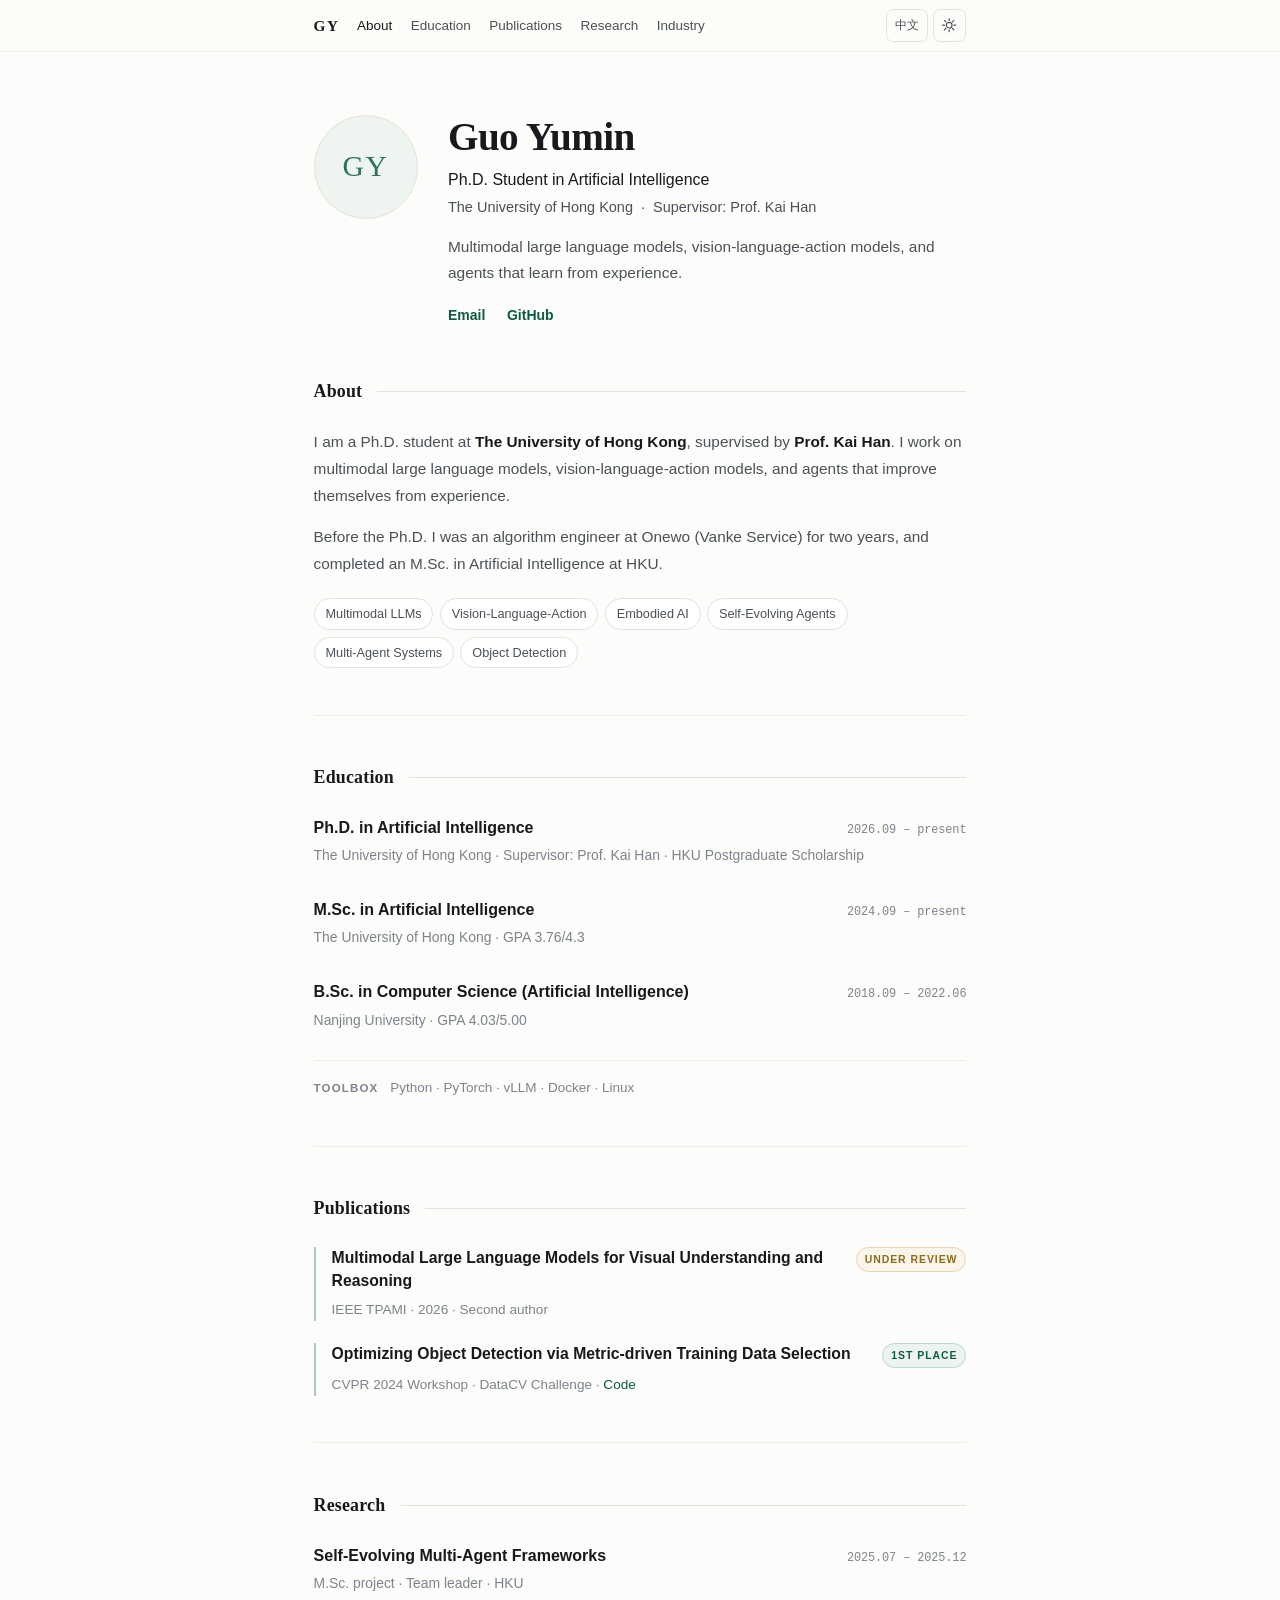
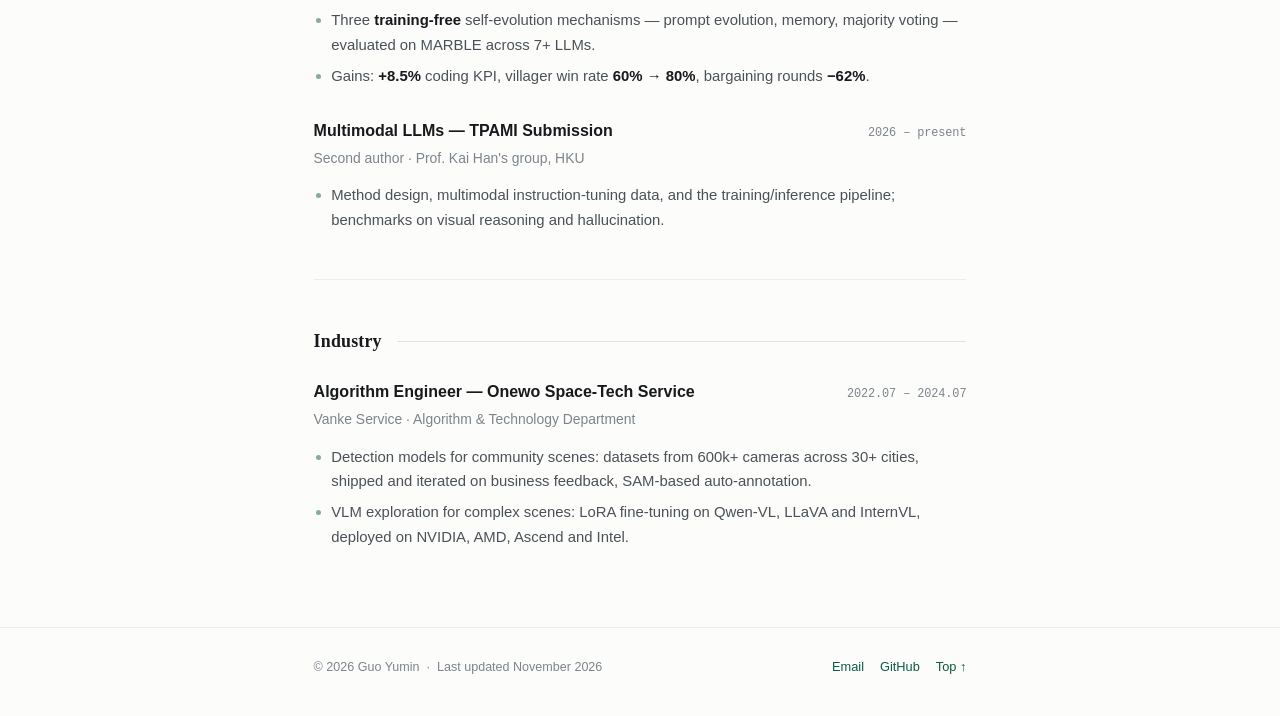
==== commit a911a5a6: "Simplify: drop honors, projects, ICNGN paper and ONEWO entry; condense experience" ====
--- a/index.html
+++ b/index.html
@@ -1,5 +1,5 @@
 <!DOCTYPE html>
-<html lang="en" data-title-en="Guo Yumin · Ph.D. Student, The University of Hong Kong" data-title-zh="郭的个人主页 · 香港大学博士研究生">
+<html lang="en" data-title-en="Guo Yumin · Ph.D. Student, The University of Hong Kong" data-title-zh="Guo Yumin · 香港大学博士研究生">
 <head>
 <meta charset="utf-8">
 <meta name="viewport" content="width=device-width, initial-scale=1">
@@ -41,10 +41,7 @@
   "url": "https://guoyumin-hku.github.io/",
   "email": "mailto:guoyumin@connect.hku.hk",
   "jobTitle": "Ph.D. Student in Artificial Intelligence",
-  "affiliation": {
-    "@type": "Organization",
-    "name": "The University of Hong Kong"
-  },
+  "affiliation": { "@type": "Organization", "name": "The University of Hong Kong" },
   "alumniOf": [
     { "@type": "Organization", "name": "The University of Hong Kong" },
     { "@type": "Organization", "name": "Nanjing University" }
@@ -55,8 +52,7 @@
     "Vision-Language-Action Models",
     "Embodied AI",
     "Multi-Agent Systems",
-    "Object Detection",
-    "Data-Centric Computer Vision"
+    "Object Detection"
   ]
 }
 </script>
@@ -71,11 +67,10 @@
 
     <ul class="nav-links">
       <li><a href="#about"><span class="eq">About</span><span class="zq">关于</span></a></li>
+      <li><a href="#education"><span class="eq">Education</span><span class="zq">学历</span></a></li>
       <li><a href="#publications"><span class="eq">Publications</span><span class="zq">论文</span></a></li>
       <li><a href="#research"><span class="eq">Research</span><span class="zq">科研</span></a></li>
       <li><a href="#industry"><span class="eq">Industry</span><span class="zq">工作</span></a></li>
-      <li><a href="#honors"><span class="eq">Honors</span><span class="zq">荣誉</span></a></li>
-      <li><a href="#projects"><span class="eq">Projects</span><span class="zq">项目</span></a></li>
     </ul>
 
     <div class="nav-tools">
@@ -119,35 +114,14 @@
 
       <p class="tagline">
         <span class="eq">Multimodal large language models, vision-language-action models, and agents that learn from experience.</span>
-        <span class="zq">研究多模态大模型、视觉-语言-动作模型，以及能从经验中自我进化的智能体。</span>
-      </p>
-
-      <div class="hero-links">
-        <a class="btn" href="mailto:guoyumin@connect.hku.hk">Email</a>
-        <a class="btn btn-ghost" href="https://github.com/GuoYumin-hku" target="_blank" rel="noopener">GitHub</a>
-      </div>
-
-      <p class="contact-line">
-        guoyumin@connect.hku.hk &nbsp;·&nbsp; guostephen@foxmail.com
+        <span class="zq">研究多模态大模型、视觉-语言-动作模型，以及自进化智能体。</span>
+      </p>
+
+      <p class="links">
+        <a href="mailto:guoyumin@connect.hku.hk">Email</a>
+        <a href="https://github.com/GuoYumin-hku" target="_blank" rel="noopener">GitHub</a>
       </p>
     </div>
-  </div>
-
-  <div class="wrap">
-    <ul class="badges">
-      <li class="badge">
-        <span class="eq">HKU Postgraduate Scholarship</span>
-        <span class="zq">香港大学研究生奖学金</span>
-      </li>
-      <li class="badge">
-        <span class="eq">1st Place · CVPR 2024 DataCV Challenge</span>
-        <span class="zq">CVPR 2024 DataCV 挑战赛第一名</span>
-      </li>
-      <li class="badge">
-        <span class="eq">Manuscript under review at TPAMI</span>
-        <span class="zq">TPAMI 在审论文</span>
-      </li>
-    </ul>
   </div>
 </header>
 
@@ -160,52 +134,87 @@
     <div class="prose">
       <p class="eq">
         I am a Ph.D. student at <strong>The University of Hong Kong</strong>, supervised by
-        <strong>Prof. Kai Han</strong>. My work starts from visual perception and moves toward models
-        that can both understand and act: multimodal large language models, vision-language-action
-        architectures, and agents that improve themselves from their own experience.
+        <strong>Prof. Kai Han</strong>. I work on multimodal large language models,
+        vision-language-action models, and agents that improve themselves from experience.
       </p>
       <p class="eq">
-        Before starting the Ph.D. I completed an M.Sc. in Artificial Intelligence at HKU and spent two
-        years as an algorithm engineer at Onewo (Vanke Service), where I built detection systems serving
-        hundreds of thousands of cameras across 30+ cities. I care most about problems where data and
-        evaluation — not only architecture — decide the outcome; that concern led to a 1st-place finish
-        at the CVPR 2024 DataCV Challenge.
-      </p>
-      <p class="eq">
-        I am open to collaboration on multimodal model evaluation, embodied agents, and data-centric
-        vision.
+        Before the Ph.D. I was an algorithm engineer at Onewo (Vanke Service) for two years,
+        and completed an M.Sc. in Artificial Intelligence at HKU.
       </p>
 
       <p class="zq" lang="zh-CN">
-        我是<strong>香港大学</strong>人工智能方向博士研究生，师从<strong>韩锴教授</strong>。我的研究从视觉感知出发，
-        走向"既能理解、也能行动"的模型：多模态大语言模型、视觉-语言-动作架构，以及能够从自身经验中持续进化的智能体。
+        我是<strong>香港大学</strong>人工智能方向博士研究生，师从<strong>韩锴教授</strong>。研究多模态大语言模型、视觉-语言-动作模型，以及能够从经验中自我进化的智能体。
       </p>
       <p class="zq" lang="zh-CN">
-        攻读博士之前，我在港大取得人工智能硕士学位，并在万物云（万科物业）担任算法工程师两年，
-        负责覆盖 30 多个城市、数十万路摄像头的多场景检测系统。我最关心的是那些"由数据与评测、
-        而非仅由模型结构决定成败"的问题——这也让我在 CVPR 2024 DataCV 挑战赛中获得第一名。
-      </p>
-      <p class="zq" lang="zh-CN">
-        欢迎就多模态模型评测、具身智能体与数据驱动的视觉研究展开合作。
+        读博之前，我在万物云（万科物业）担任算法工程师两年，并在香港大学取得人工智能硕士学位。
       </p>
     </div>
 
-    <h3 class="sub-title"><span class="eq">Research Interests</span><span class="zq">研究兴趣</span></h3>
     <ul class="chips">
       <li><span class="eq">Multimodal LLMs</span><span class="zq">多模态大模型</span></li>
       <li><span class="eq">Vision-Language-Action</span><span class="zq">视觉-语言-动作模型</span></li>
       <li><span class="eq">Embodied AI</span><span class="zq">具身智能</span></li>
       <li><span class="eq">Self-Evolving Agents</span><span class="zq">自进化智能体</span></li>
       <li><span class="eq">Multi-Agent Systems</span><span class="zq">多智能体系统</span></li>
-      <li><span class="eq">Data-Centric Vision</span><span class="zq">数据驱动的视觉</span></li>
-      <li><span class="eq">Object Detection &amp; Segmentation</span><span class="zq">目标检测与分割</span></li>
-      <li><span class="eq">Model Evaluation</span><span class="zq">模型评测</span></li>
+      <li><span class="eq">Object Detection</span><span class="zq">目标检测</span></li>
     </ul>
+  </section>
+
+  <!-- ============================ EDUCATION ============================ -->
+  <section id="education">
+    <h2 class="section-title"><span class="eq">Education</span><span class="zq">学历</span></h2>
+
+    <article class="entry">
+      <div class="entry-head">
+        <h3 class="entry-title">
+          <span class="eq">Ph.D. in Artificial Intelligence</span>
+          <span class="zq">人工智能博士</span>
+        </h3>
+        <span class="entry-date"><span class="eq">2026.09 – present</span><span class="zq">2026.09 – 至今</span></span>
+      </div>
+      <p class="entry-sub">
+        <span class="eq">The University of Hong Kong · Supervisor: Prof. Kai Han · HKU Postgraduate Scholarship</span>
+        <span class="zq">香港大学 · 导师：韩锴教授 · 香港大学研究生奖学金</span>
+      </p>
+    </article>
+
+    <article class="entry">
+      <div class="entry-head">
+        <h3 class="entry-title">
+          <span class="eq">M.Sc. in Artificial Intelligence</span>
+          <span class="zq">人工智能硕士</span>
+        </h3>
+        <span class="entry-date"><span class="eq">2024.09 – present</span><span class="zq">2024.09 – 至今</span></span>
+      </div>
+      <p class="entry-sub">
+        <span class="eq">The University of Hong Kong · GPA 3.76/4.3</span>
+        <span class="zq">香港大学 · GPA 3.76/4.3</span>
+      </p>
+    </article>
+
+    <article class="entry">
+      <div class="entry-head">
+        <h3 class="entry-title">
+          <span class="eq">B.Sc. in Computer Science (Artificial Intelligence)</span>
+          <span class="zq">计算机科学与技术（人工智能）学士</span>
+        </h3>
+        <span class="entry-date">2018.09 – 2022.06</span>
+      </div>
+      <p class="entry-sub">
+        <span class="eq">Nanjing University · GPA 4.03/5.00</span>
+        <span class="zq">南京大学 · GPA 4.03/5.00</span>
+      </p>
+    </article>
+
+    <p class="toolbox">
+      <span class="eq"><strong>Toolbox</strong> Python · PyTorch · vLLM · Docker · Linux</span>
+      <span class="zq"><strong>工具</strong> Python · PyTorch · vLLM · Docker · Linux</span>
+    </p>
   </section>
 
   <!-- ========================== PUBLICATIONS ========================== -->
   <section id="publications">
-    <h2 class="section-title"><span class="eq">Publications &amp; Manuscripts</span><span class="zq">论文与手稿</span></h2>
+    <h2 class="section-title"><span class="eq">Publications</span><span class="zq">论文</span></h2>
 
     <ol class="pub-list">
 
@@ -219,12 +228,8 @@
           <span class="pill pill-review"><span class="eq">Under review</span><span class="zq">在审</span></span>
         </div>
         <p class="pub-meta">
-          <span class="eq">IEEE Transactions on Pattern Analysis and Machine Intelligence (TPAMI) · 2026 · Second author</span>
-          <span class="zq">IEEE TPAMI（模式分析与机器智能汇刊）· 2026 · 第二作者</span>
-        </p>
-        <p class="pub-note">
-          <span class="eq">Method design, multimodal instruction-tuning data, training/inference pipeline, benchmark evaluation.</span>
-          <span class="zq">负责方法设计、多模态指令微调数据、训练与推理流程、基准评测。</span>
+          <span class="eq">IEEE TPAMI · 2026 · Second author</span>
+          <span class="zq">IEEE TPAMI · 2026 · 第二作者</span>
         </p>
       </li>
 
@@ -237,301 +242,88 @@
           <span class="pill pill-win"><span class="eq">1st Place</span><span class="zq">第一名</span></span>
         </div>
         <p class="pub-meta">
-          <span class="eq">CVPR 2024 Workshop · DataCV Challenge · 2024</span>
-          <span class="zq">CVPR 2024 Workshop · DataCV 挑战赛 · 2024</span>
-        </p>
-        <p class="pub-note">
-          <span class="eq">Pseudo-labelling with YOLOv8x, reverse inference with RetinaNet, mAP-ranked source-data selection, mosaic augmentation at 1×/2×/3×. <a href="https://github.com/welovecv/datacv" target="_blank" rel="noopener">Code</a></span>
-          <span class="zq">以 YOLOv8x 生成伪标签、RetinaNet 反向推理、按 mAP 排序选择源域数据、1×/2×/3× mosaic 增强。<a href="https://github.com/welovecv/datacv" target="_blank" rel="noopener">代码</a></span>
+          <span class="eq">CVPR 2024 Workshop · DataCV Challenge ·
+            <a href="https://github.com/welovecv/datacv" target="_blank" rel="noopener">Code</a></span>
+          <span class="zq">CVPR 2024 Workshop · DataCV 挑战赛 ·
+            <a href="https://github.com/welovecv/datacv" target="_blank" rel="noopener">代码</a></span>
         </p>
       </li>
 
-      <li class="pub">
-        <div class="pub-head">
-          <h3 class="pub-title">
-            <span class="eq">ONEWO: A Dataset of Anomaly and Object Detection for Community Surveillance</span>
-            <span class="zq">ONEWO：面向社区安防的异常与目标检测数据集</span>
-          </h3>
-          <span class="pill"><span class="eq">Published</span><span class="zq">已发表</span></span>
-        </div>
-        <p class="pub-meta">
-          <span class="eq">ICNGN 2023 · Third author</span>
-          <span class="zq">ICNGN 2023 · 第三作者</span>
-        </p>
-        <p class="pub-note">
-          <span class="eq">18,000+ images with 20 classes; benchmarked 15+ detection and instance-segmentation models as the dataset baseline.</span>
-          <span class="zq">18,000+ 张图像、20 个类别；训练并测试 15+ 个检测与实例分割模型作为数据集基线。</span>
-        </p>
-      </li>
-
     </ol>
   </section>
 
   <!-- ============================ RESEARCH ============================ -->
   <section id="research">
-    <h2 class="section-title"><span class="eq">Research Experience</span><span class="zq">科研经历</span></h2>
-
-    <article class="entry">
-      <div class="entry-head">
-        <h3 class="entry-title">
-          <span class="eq">Exploring Self-Evolving Methods for Multi-Agent Frameworks</span>
-          <span class="zq">多智能体框架的自进化方法研究</span>
+    <h2 class="section-title"><span class="eq">Research</span><span class="zq">科研</span></h2>
+
+    <article class="entry">
+      <div class="entry-head">
+        <h3 class="entry-title">
+          <span class="eq">Self-Evolving Multi-Agent Frameworks</span>
+          <span class="zq">多智能体框架的自进化方法</span>
         </h3>
         <span class="entry-date">2025.07 – 2025.12</span>
       </div>
       <p class="entry-sub">
-        <span class="eq">M.Sc. Graduation Project · Team Leader · HKU, supervised by Prof. Kai Han</span>
-        <span class="zq">硕士毕业设计 · 团队负责人 · 香港大学，韩锴教授指导</span>
+        <span class="eq">M.Sc. project · Team leader · HKU</span>
+        <span class="zq">硕士项目 · 团队负责人 · 香港大学</span>
       </p>
       <ul class="points eq">
-        <li>Designed three complementary <strong>training-free</strong> self-evolution mechanisms: prompt-based strategy evolution, memory-enhanced retention across long interactions, and majority-vote stabilisation of critical decisions.</li>
-        <li>Evaluated on the MARBLE benchmark — collaborative coding, adversarial Werewolf (9 agents), and bilateral bargaining — across 7+ LLMs including GPT-5-mini, GPT-4.1-mini, DeepSeek-V3.2, Qwen-3-Max, Gemini-2.5-Flash and Llama-3.3-70B.</li>
-        <li>Results: <strong>+8.5%</strong> coding-agent KPI, villager win rate <strong>60% → 80%</strong>, bargaining rounds <strong>14.3 → 5.3</strong> (−62%); GPT-4.1-mini more than tripled its win rate (20% → 60%), letting smaller models approach stronger ones at zero training cost.</li>
-        <li>Ablations isolate the contribution of each component and show the combination consistently outperforms any single strategy.</li>
+        <li>Three <strong>training-free</strong> self-evolution mechanisms — prompt evolution, memory, majority voting — evaluated on MARBLE across 7+ LLMs.</li>
+        <li>Gains: <strong>+8.5%</strong> coding KPI, villager win rate <strong>60% → 80%</strong>, bargaining rounds <strong>−62%</strong>.</li>
       </ul>
       <ul class="points zq" lang="zh-CN">
-        <li>设计三种互补的<strong>免训练</strong>自进化机制：基于提示词的经验驱动策略演化、长程交互中的记忆增强保留、以及以多数投票稳定关键决策。</li>
-        <li>在 MARBLE 基准上评测——多智能体协同编码、9 智能体狼人杀对抗、双边议价——覆盖 GPT-5-mini、GPT-4.1-mini、DeepSeek-V3.2、Qwen-3-Max、Gemini-2.5-Flash、Llama-3.3-70B 等 7+ 个模型。</li>
-        <li>结果：编码智能体 KPI <strong>+8.5%</strong>，村民胜率 <strong>60% → 80%</strong>，议价轮数 <strong>14.3 → 5.3</strong>（−62%）；GPT-4.1-mini 胜率由 20% 提升至 60%，使小模型在零训练成本下逼近更强模型。</li>
-        <li>消融实验分离各组件贡献，并验证组合方法稳定优于任一单一策略。</li>
-      </ul>
-    </article>
-
-    <article class="entry">
-      <div class="entry-head">
-        <h3 class="entry-title">
-          <span class="eq">Multimodal LLM Research — TPAMI Submission</span>
-          <span class="zq">多模态大模型研究 — TPAMI 投稿</span>
-        </h3>
-        <span class="entry-date"><span class="eq">2026 – Present</span><span class="zq">2026 – 至今</span></span>
-      </div>
-      <p class="entry-sub">
-        <span class="eq">Second Author · The University of Hong Kong, Prof. Kai Han's group</span>
-        <span class="zq">第二作者 · 香港大学，韩锴教授课题组</span>
+        <li>三种<strong>免训练</strong>自进化机制——提示词演化、记忆增强、多数投票——在 MARBLE 上覆盖 7+ 个模型评测。</li>
+        <li>效果：编码 KPI <strong>+8.5%</strong>，村民胜率 <strong>60% → 80%</strong>，议价轮数 <strong>−62%</strong>。</li>
+      </ul>
+    </article>
+
+    <article class="entry">
+      <div class="entry-head">
+        <h3 class="entry-title">
+          <span class="eq">Multimodal LLMs — TPAMI Submission</span>
+          <span class="zq">多模态大模型 — TPAMI 投稿</span>
+        </h3>
+        <span class="entry-date"><span class="eq">2026 – present</span><span class="zq">2026 – 至今</span></span>
+      </div>
+      <p class="entry-sub">
+        <span class="eq">Second author · Prof. Kai Han's group, HKU</span>
+        <span class="zq">第二作者 · 香港大学韩锴教授课题组</span>
       </p>
       <ul class="points eq">
-        <li>Contributed to method design and to the construction of multimodal instruction-tuning and evaluation data.</li>
-        <li>Implemented the training and inference pipeline; ran experiments on benchmarks covering image-text understanding, visual reasoning and hallucination evaluation.</li>
-        <li>Owned ablation studies, error analysis and comparisons against state-of-the-art MLLMs.</li>
+        <li>Method design, multimodal instruction-tuning data, and the training/inference pipeline; benchmarks on visual reasoning and hallucination.</li>
       </ul>
       <ul class="points zq" lang="zh-CN">
-        <li>参与方法设计与多模态指令微调数据、评测数据的构建。</li>
-        <li>实现训练与推理流程；在图文理解、视觉推理与幻觉评测等基准上完成实验。</li>
-        <li>负责消融实验、误差分析以及与当前最优多模态大模型的对比。</li>
-      </ul>
-    </article>
-
-    <article class="entry">
-      <div class="entry-head">
-        <h3 class="entry-title">
-          <span class="eq">ONEWO Dataset — Community Surveillance Benchmark</span>
-          <span class="zq">ONEWO 数据集 — 社区安防基准</span>
-        </h3>
-        <span class="entry-date">2023.07 – 2023.09</span>
-      </div>
-      <p class="entry-sub">
-        <span class="eq">Third Author · Onewo Space-Tech Service · Accepted at ICNGN 2023</span>
-        <span class="zq">第三作者 · 万物云 · 已被 ICNGN 2023 接收</span>
-      </p>
-      <ul class="points eq">
-        <li>Built an object-detection dataset for property and community scenes: 18,000+ images, 20 classes (vehicles, waste categories, fire extinguishers, turnstiles).</li>
-        <li>Trained and evaluated 15+ detection and instance-segmentation models, summarising results as the paper's baseline.</li>
-      </ul>
-      <ul class="points zq" lang="zh-CN">
-        <li>构建面向物业与社区场景的目标检测数据集：18,000+ 图像、20 个类别（车辆、垃圾分类、灭火器、闸机等）。</li>
-        <li>训练并评测 15+ 个目标检测与实例分割模型，整理结果作为论文基线。</li>
-      </ul>
-    </article>
-
-    <article class="entry">
-      <div class="entry-head">
-        <h3 class="entry-title">
-          <span class="eq">Adaptive Mating Selection for MOEA/D</span>
-          <span class="zq">MOEA/D 的自适应交配选择</span>
-        </h3>
-        <span class="entry-date">2021.12 – 2022.05</span>
-      </div>
-      <p class="entry-sub">
-        <span class="eq">Undergraduate Thesis · Nanjing University · Score 85</span>
-        <span class="zq">本科毕业论文 · 南京大学 · 成绩 85</span>
-      </p>
-      <ul class="points eq">
-        <li>Optimised FRRMAB with UCB to adaptively select among four mating-selection operators, with a sliding window and attenuation parameter for credit assignment.</li>
-        <li>Validated on IGD and Pareto-front fitting degree; the adaptive scheme reliably identifies which operator suits which stage of the search.</li>
-      </ul>
-      <ul class="points zq" lang="zh-CN">
-        <li>以 UCB 改进 FRRMAB，在四类交配选择算子间自适应选择，并用滑动窗口与衰减参数完成信用分配。</li>
-        <li>以 IGD 与 Pareto 前沿拟合度验证，自适应方案能识别不同搜索阶段适用的最优算子。</li>
+        <li>负责方法设计、多模态指令微调数据与训练推理流程；在视觉推理与幻觉基准上评测。</li>
       </ul>
     </article>
   </section>
 
   <!-- ============================ INDUSTRY ============================ -->
   <section id="industry">
-    <h2 class="section-title"><span class="eq">Industry Experience</span><span class="zq">工作经历</span></h2>
-
-    <article class="entry">
-      <div class="entry-head">
-        <h3 class="entry-title">
-          <span class="eq">Algorithm Engineer — Onewo Space-Tech Service (Vanke Service)</span>
-          <span class="zq">算法工程师 — 万物云空间科技服务股份有限公司</span>
+    <h2 class="section-title"><span class="eq">Industry</span><span class="zq">工作</span></h2>
+
+    <article class="entry">
+      <div class="entry-head">
+        <h3 class="entry-title">
+          <span class="eq">Algorithm Engineer — Onewo Space-Tech Service</span>
+          <span class="zq">算法工程师 — 万物云空间科技</span>
         </h3>
         <span class="entry-date">2022.07 – 2024.07</span>
       </div>
       <p class="entry-sub">
-        <span class="eq">Algorithm &amp; Technology Department</span>
-        <span class="zq">算法与技术部</span>
-      </p>
-
-      <div class="sub-entry">
-        <div class="sub-head">
-          <h4><span class="eq">Detection Models for Community Scenes</span><span class="zq">社区场景检测模型</span></h4>
-          <span class="sub-date">2022.09 – 2024.07</span>
-        </div>
-        <ul class="points eq">
-          <li>Built multi-scene datasets from 600k+ cameras across 30+ cities; shipped the detector and iterated it on business feedback.</li>
-          <li>Engineered data pipelines that collect, auto-infer and pre-annotate business-side images, accumulating millions of multi-scene samples.</li>
-          <li>Integrated SAM-based auto-annotation into the multi-scene model to raise annotation accuracy.</li>
-        </ul>
-        <ul class="points zq" lang="zh-CN">
-          <li>基于 30+ 城市、60 万+ 路摄像头构建多场景数据集；上线检测模型并依据业务反馈持续迭代。</li>
-          <li>搭建数据回流管线，自动推理与预标注业务侧图像，累计数百万多场景样本。</li>
-          <li>将 SAM 等大模型自动标注能力接入多场景模型，提升标注准确率。</li>
-        </ul>
-      </div>
-
-      <div class="sub-entry">
-        <div class="sub-head">
-          <h4><span class="eq">Vision-Language Models for Community Scenes</span><span class="zq">视觉语言模型在社区场景的探索</span></h4>
-          <span class="sub-date">2023.09 – 2024.07</span>
-        </div>
-        <ul class="points eq">
-          <li>Tackled complex cases (illegal climbing, boundary crossing) where pose estimation and detection fall short, by leveraging VLM reasoning.</li>
-          <li>Constructed CoT-based image-caption and VQA datasets from 10k+ real-world images; adapted LoRA fine-tuning on Qwen-VL, LLaVA and InternVL, benchmarked by VQA metrics and human evaluation.</li>
-          <li>Ran deployment tests across NVIDIA (Tesla → Ada Lovelace), AMD, Ascend and Intel accelerators, on both cloud and local edge servers.</li>
-        </ul>
-        <ul class="points zq" lang="zh-CN">
-          <li>针对翻越、越界等姿态估计与检测难以覆盖的复杂场景，利用视觉语言模型的推理能力求解。</li>
-          <li>基于 CoT 构建 1 万+ 真实图像的图文与 VQA 数据集；在 Qwen-VL、LLaVA、InternVL 上做 LoRA 微调，以 VQA 指标与人工评估共同衡量。</li>
-          <li>在 NVIDIA（Tesla 至 Ada Lovelace）、AMD、昇腾、Intel 等多种算力上完成云端与边缘侧部署测试。</li>
-        </ul>
-      </div>
-
-      <div class="sub-entry">
-        <div class="sub-head">
-          <h4><span class="eq">GPU Server Infrastructure &amp; Access Control</span><span class="zq">GPU 服务器环境与权限管理</span></h4>
-          <span class="sub-date">2022.09 – 2024.07</span>
-        </div>
-        <ul class="points eq">
-          <li>Brought up GPU servers from bare metal: NVIDIA drivers, CUDA versions, and Docker-based virtual test environments.</li>
-          <li>Managed user authorities and ports to keep experiment environments isolated; worked in a Git Flow team workflow.</li>
-        </ul>
-        <ul class="points zq" lang="zh-CN">
-          <li>从零搭建 GPU 服务器：选择并安装匹配的 NVIDIA 驱动与 CUDA 版本，基于 Docker 镜像构建虚拟测试环境。</li>
-          <li>管理用户权限与端口，避免实验环境冲突；遵循 Git Flow 与团队协作开发。</li>
-        </ul>
-      </div>
-    </article>
-  </section>
-
-  <!-- ============================= HONORS ============================= -->
-  <section id="honors">
-    <h2 class="section-title"><span class="eq">Honors, Awards &amp; Patent</span><span class="zq">荣誉、奖项与专利</span></h2>
-
-    <ul class="awards">
-      <li>
-        <div class="award-main">
-          <strong><span class="eq">1st Place, DataCV Challenge, CVPR 2024</span><span class="zq">CVPR 2024 DataCV 挑战赛 第一名</span></strong>
-          <span class="award-note"><span class="eq">Metric-driven training-data selection for object detection</span><span class="zq">指标驱动的目标检测训练数据选择</span></span>
-        </div>
-        <span class="award-year">2024</span>
-      </li>
-      <li>
-        <div class="award-main">
-          <strong><span class="eq">HKU Postgraduate Scholarship (PGS, equivalent amount)</span><span class="zq">香港大学研究生奖学金（PGS，等额）</span></strong>
-          <span class="award-note"><span class="eq">Awarded for Ph.D. study at The University of Hong Kong</span><span class="zq">用于香港大学博士阶段学习</span></span>
-        </div>
-        <span class="award-year">2026</span>
-      </li>
-      <li>
-        <div class="award-main">
-          <strong><span class="eq">GPA 3.76 / 4.3 — M.Sc. in Artificial Intelligence, HKU</span><span class="zq">GPA 3.76 / 4.3 — 香港大学人工智能硕士</span></strong>
-        </div>
-        <span class="award-year">2024 – now</span>
-      </li>
-      <li>
-        <div class="award-main">
-          <strong><span class="eq">GPA 4.03 / 5.00 — B.Sc. in Computer Science (AI), Nanjing University</span><span class="zq">GPA 4.03 / 5.00 — 南京大学计算机科学与技术（人工智能）</span></strong>
-        </div>
-        <span class="award-year">2018 – 2022</span>
-      </li>
-      <li>
-        <div class="award-main">
-          <strong><span class="eq">First Inventor — Open Flame Detection Method, Device and Medium Based on Multi-sensor Combination</span><span class="zq">第一发明人 — 基于多传感器组合的明火检测方法、装置及介质</span></strong>
-          <span class="award-note"><span class="eq">Patent CN202211477475.0</span><span class="zq">专利 CN202211477475.0</span></span>
-        </div>
-        <span class="award-year">2022.11</span>
-      </li>
-    </ul>
-  </section>
-
-  <!-- ============================= PROJECTS ============================ -->
-  <section id="projects">
-    <h2 class="section-title"><span class="eq">Projects &amp; Code</span><span class="zq">项目与代码</span></h2>
-
-    <div class="cards">
-      <a class="card" href="https://github.com/welovecv/datacv" target="_blank" rel="noopener">
-        <div class="card-top">
-          <span class="card-kicker"><span class="eq">Open source · 1st place solution</span><span class="zq">开源 · 冠军方案</span></span>
-          <span class="card-arrow" aria-hidden="true">↗</span>
-        </div>
-        <h3 class="card-title">DataCV 2024</h3>
-        <p class="card-text">
-          <span class="eq">Metric-driven training-data selection for object detection: pseudo-labelling, reverse inference and mAP-ranked source selection.</span>
-          <span class="zq">面向目标检测的指标驱动训练数据选择：伪标签、反向推理与按 mAP 排序的源域数据筛选。</span>
-        </p>
-        <span class="card-link">github.com/welovecv/datacv</span>
-      </a>
-
-      <a class="card" href="https://github.com/GuoYumin-hku" target="_blank" rel="noopener">
-        <div class="card-top">
-          <span class="card-kicker"><span class="eq">GitHub profile</span><span class="zq">GitHub 主页</span></span>
-          <span class="card-arrow" aria-hidden="true">↗</span>
-        </div>
-        <h3 class="card-title">More on GitHub</h3>
-        <p class="card-text">
-          <span class="eq">Research code, experiments and notes on multimodal models, agents and detection.</span>
-          <span class="zq">多模态模型、智能体与检测相关的研究代码、实验与笔记。</span>
-        </p>
-        <span class="card-link">github.com/GuoYumin-hku</span>
-      </a>
-    </div>
-  </section>
-
-  <!-- ============================== SKILLS ============================= -->
-  <section id="skills">
-    <h2 class="section-title"><span class="eq">Skills &amp; Languages</span><span class="zq">技能与语言</span></h2>
-
-    <dl class="facts">
-      <div class="fact">
-        <dt><span class="eq">Programming</span><span class="zq">编程</span></dt>
-        <dd>Python · PyTorch · vLLM · Docker · Linux</dd>
-      </div>
-      <div class="fact">
-        <dt><span class="eq">Languages</span><span class="zq">语言</span></dt>
-        <dd>
-          <span class="eq">Chinese (native) · English (IELTS 6.5, CET-6 507)</span>
-          <span class="zq">中文（母语）· 英语（IELTS 6.5，CET-6 507）</span>
-        </dd>
-      </div>
-      <div class="fact">
-        <dt><span class="eq">Education</span><span class="zq">学历</span></dt>
-        <dd>
-          <span class="eq">Ph.D. @ HKU (2026.09 – present) · M.Sc. AI @ HKU (2024.09 – present) · B.Sc. CS (AI) @ NJU (2018.09 – 2022.06)</span>
-          <span class="zq">香港大学博士（2026.09 起）· 香港大学人工智能硕士（2024.09 起）· 南京大学计算机科学与技术（人工智能）学士（2018.09 – 2022.06）</span>
-        </dd>
-      </div>
-    </dl>
+        <span class="eq">Vanke Service · Algorithm &amp; Technology Department</span>
+        <span class="zq">万科物业 · 算法与技术部</span>
+      </p>
+      <ul class="points eq">
+        <li>Detection models for community scenes: datasets from 600k+ cameras across 30+ cities, shipped and iterated on business feedback, SAM-based auto-annotation.</li>
+        <li>VLM exploration for complex scenes: LoRA fine-tuning on Qwen-VL, LLaVA and InternVL, deployed on NVIDIA, AMD, Ascend and Intel.</li>
+      </ul>
+      <ul class="points zq" lang="zh-CN">
+        <li>社区场景检测模型：基于 30+ 城市、60 万+ 路摄像头构建数据集，上线并依业务反馈迭代，接入 SAM 自动标注。</li>
+        <li>复杂场景的视觉语言模型探索：在 Qwen-VL、LLaVA、InternVL 上做 LoRA 微调，并在 NVIDIA、AMD、昇腾、Intel 上部署。</li>
+      </ul>
+    </article>
   </section>
 
 </main>
@@ -539,18 +331,16 @@
 <!-- ============================== FOOTER ============================= -->
 <footer class="footer">
   <div class="wrap footer-inner">
-    <div class="footer-left">
-      <p class="footer-name">Guo Yumin</p>
-      <p class="footer-note">
-        <span class="eq">Last updated November 2026</span>
-        <span class="zq">最后更新于 2026 年 11 月</span>
-      </p>
-    </div>
-    <div class="footer-right">
+    <p class="footer-note">
+      © 2026 Guo Yumin &nbsp;·&nbsp;
+      <span class="eq">Last updated November 2026</span>
+      <span class="zq">最后更新于 2026 年 11 月</span>
+    </p>
+    <p class="footer-links">
       <a href="mailto:guoyumin@connect.hku.hk">Email</a>
       <a href="https://github.com/GuoYumin-hku" target="_blank" rel="noopener">GitHub</a>
-      <a href="#top"><span class="eq">Back to top ↑</span><span class="zq">回到顶部 ↑</span></a>
-    </div>
+      <a href="#top"><span class="eq">Top ↑</span><span class="zq">顶部 ↑</span></a>
+    </p>
   </div>
 </footer>
 
--- a/assets/css/style.css
+++ b/assets/css/style.css
@@ -5,7 +5,7 @@
 
 /* ------------------------------- tokens ---------------------------------- */
 :root {
-  --maxw: 48rem;
+  --maxw: 44rem;
 
   --bg: #fcfcfa;
   --paper: #ffffff;
@@ -17,7 +17,6 @@
 
   --accent: #0b5b45;
   --accent-wash: #eef4f0;
-  --btn-ink: #ffffff;
 
   --gold: #8a6a1f;
   --gold-bd: #e4d6b2;
@@ -26,7 +25,6 @@
   --win-bg: #edf4f0;
 
   --nav-bg: rgba(252, 252, 250, .84);
-  --shadow: 0 1px 2px rgba(20, 22, 24, .05), 0 10px 26px -14px rgba(20, 22, 24, .22);
 
   --serif: "Iowan Old Style", "Palatino Linotype", Palatino, "Source Serif 4",
            Georgia, "Songti SC", "Noto Serif CJK SC", "STSong", serif;
@@ -48,7 +46,6 @@
 
   --accent: #6dd3ac;
   --accent-wash: #152e28;
-  --btn-ink: #0e1215;
 
   --gold: #d6b074;
   --gold-bd: #4a3d24;
@@ -57,7 +54,6 @@
   --win-bg: #14251f;
 
   --nav-bg: rgba(18, 20, 23, .84);
-  --shadow: 0 1px 2px rgba(0, 0, 0, .3), 0 12px 30px -16px rgba(0, 0, 0, .7);
 }
 
 /* ------------------------------- reset ----------------------------------- */
@@ -81,8 +77,7 @@
 }
 
 img { display: block; max-width: 100%; }
-ul, ol, dl, dd { margin: 0; }
-h1, h2, h3, h4, p { margin: 0; }
+ul, ol, p, h1, h2, h3 { margin: 0; }
 
 a {
   color: var(--accent);
@@ -165,7 +160,6 @@
   font-size: .845rem;
   color: var(--ink-2);
   white-space: nowrap;
-  letter-spacing: .005em;
 }
 .nav-links a:hover { color: var(--accent); text-decoration: none; }
 
@@ -233,9 +227,9 @@
 
 .avatar {
   position: relative;
-  flex: 0 0 112px;
-  width: 112px;
-  height: 112px;
+  flex: 0 0 104px;
+  width: 104px;
+  height: 104px;
   border-radius: 50%;
   overflow: hidden;
   display: grid;
@@ -254,7 +248,7 @@
 
 .monogram {
   font-family: var(--serif);
-  font-size: 1.95rem;
+  font-size: 1.85rem;
   font-weight: 500;
   letter-spacing: .06em;
   color: var(--accent);
@@ -266,115 +260,50 @@
 
 .name {
   font-family: var(--serif);
-  font-size: clamp(1.95rem, 3.6vw, 2.55rem);
+  font-size: clamp(1.95rem, 3.6vw, 2.45rem);
   font-weight: 600;
   line-height: 1.12;
   letter-spacing: -.015em;
 }
 
 .role {
-  margin-top: .55rem;
-  font-size: 1.005rem;
+  margin-top: .5rem;
+  font-size: 1rem;
   font-weight: 500;
   color: var(--ink);
 }
 
 .affil {
   margin-top: .1rem;
-  font-size: .915rem;
+  font-size: .905rem;
   color: var(--ink-2);
 }
 
 .tagline {
-  margin-top: .95rem;
-  font-size: .96rem;
+  margin-top: .9rem;
+  font-size: .965rem;
   line-height: 1.65;
   color: var(--ink-2);
-  max-width: 40rem;
-}
-
-.hero-links {
+  max-width: 38rem;
+}
+
+.links {
   display: flex;
   flex-wrap: wrap;
-  gap: .5rem;
-  margin-top: 1.2rem;
-}
-
-.btn {
-  display: inline-flex;
-  align-items: center;
-  gap: .4rem;
-  padding: .42rem .9rem;
-  font-size: .855rem;
+  gap: 1.35rem;
+  margin-top: 1.15rem;
+  font-size: .875rem;
   font-weight: 550;
-  color: var(--btn-ink);
-  background: var(--accent);
-  border: 1px solid var(--accent);
-  border-radius: 8px;
-  transition: background .15s, border-color .15s, color .15s, transform .15s;
-}
-.btn:hover {
-  text-decoration: none;
-  filter: brightness(1.08);
-  transform: translateY(-1px);
-}
-
-.btn-ghost {
-  color: var(--ink);
-  background: transparent;
-  border-color: var(--rule);
-}
-.btn-ghost:hover {
-  color: var(--accent);
-  border-color: var(--accent);
-  background: var(--accent-wash);
-  filter: none;
-}
-
-.contact-line {
-  margin-top: .8rem;
-  font-family: var(--mono);
-  font-size: .745rem;
-  letter-spacing: -.01em;
-  color: var(--ink-3);
-  overflow-wrap: anywhere;
-}
-
-.badges {
-  display: flex;
-  flex-wrap: wrap;
-  gap: .45rem .5rem;
-  list-style: none;
-  padding: 0;
-  margin-top: 1.85rem;
-}
-
-.badge {
-  display: inline-flex;
-  align-items: center;
-  gap: .5rem;
-  padding: .3rem .68rem;
-  font-size: .775rem;
-  color: var(--ink-2);
-  background: var(--paper);
-  border: 1px solid var(--rule);
-  border-radius: 6px;
-}
-.badge::before {
-  content: "";
-  width: 5px;
-  height: 5px;
-  border-radius: 50%;
-  background: var(--accent);
-  flex: 0 0 auto;
-}
+}
+.links a { padding-bottom: 1px; border-bottom: 1px solid transparent; }
+.links a:hover { text-decoration: none; border-bottom-color: currentColor; }
 
 /* ------------------------------- sections -------------------------------- */
-main { padding-bottom: 1.5rem; }
+main { padding-bottom: 1rem; }
 
 section {
   scroll-margin-top: 4.2rem;
-  padding-block: 3rem;
+  padding-block: 2.9rem;
 }
 
 main > section + section { border-top: 1px solid var(--rule-soft); }
@@ -383,9 +312,9 @@
   display: flex;
   align-items: center;
   gap: .95rem;
-  margin-bottom: 1.55rem;
+  margin-bottom: 1.45rem;
   font-family: var(--serif);
-  font-size: 1.15rem;
+  font-size: 1.12rem;
   font-weight: 600;
   letter-spacing: .01em;
   color: var(--ink);
@@ -398,23 +327,10 @@
   background: var(--rule);
 }
 
-.sub-title {
-  display: flex;
-  align-items: baseline;
-  gap: .5rem;
-  margin: 2.2rem 0 0;
-  font-family: var(--sans);
-  font-size: .775rem;
-  font-weight: 650;
-  letter-spacing: .11em;
-  text-transform: uppercase;
-  color: var(--ink-3);
-}
-
 /* -------------------------------- prose ---------------------------------- */
-.prose { display: grid; gap: .95rem; }
+.prose { display: grid; gap: .9rem; }
 .prose p {
-  font-size: .965rem;
+  font-size: .96rem;
   line-height: 1.75;
   color: var(--ink-2);
 }
@@ -423,26 +339,25 @@
 .chips {
   display: flex;
   flex-wrap: wrap;
-  gap: .45rem;
+  gap: .4rem;
   list-style: none;
   padding: 0;
-  margin-top: .95rem;
+  margin-top: 1.25rem;
 }
 .chips li {
-  padding: .3rem .7rem;
-  font-size: .805rem;
+  padding: .26rem .68rem;
+  font-size: .795rem;
   color: var(--ink-2);
   background: var(--paper);
   border: 1px solid var(--rule);
   border-radius: 999px;
-  transition: border-color .15s, color .15s;
 }
 .chips li:hover { border-color: var(--accent); color: var(--accent); }
 
 /* ----------------------------- publications ------------------------------ */
 .pub-list {
   display: grid;
-  gap: 1.5rem;
+  gap: 1.35rem;
   list-style: none;
   padding: 0;
 }
@@ -464,17 +379,16 @@
 
 .pub-title {
   flex: 1 1 18rem;
-  font-size: 1rem;
+  font-size: .985rem;
   font-weight: 620;
   line-height: 1.45;
-  letter-spacing: -.003em;
   color: var(--ink);
 }
 
 .pill {
   flex: 0 0 auto;
-  padding: .18rem .52rem;
-  font-size: .665rem;
+  padding: .16rem .5rem;
+  font-size: .655rem;
   font-weight: 650;
   letter-spacing: .09em;
   text-transform: uppercase;
@@ -487,20 +401,13 @@
 .pill-review { color: var(--gold); background: var(--gold-bg); border-color: var(--gold-bd); }
 
 .pub-meta {
-  margin-top: .38rem;
-  font-size: .855rem;
-  color: var(--ink-3);
-}
-
-.pub-note {
-  margin-top: .35rem;
-  font-size: .895rem;
-  line-height: 1.65;
-  color: var(--ink-2);
+  margin-top: .32rem;
+  font-size: .85rem;
+  color: var(--ink-3);
 }
 
 /* -------------------------------- entries -------------------------------- */
-.entry { margin-top: 2.1rem; }
+.entry { margin-top: 1.9rem; }
 .entry:first-of-type { margin-top: 0; }
 
 .entry-head {
@@ -513,17 +420,16 @@
 
 .entry-title {
   flex: 1 1 20rem;
-  font-size: 1.01rem;
+  font-size: 1rem;
   font-weight: 630;
   line-height: 1.45;
-  letter-spacing: -.004em;
   color: var(--ink);
 }
 
 .entry-date {
   flex: 0 0 auto;
   font-family: var(--mono);
-  font-size: .755rem;
+  font-size: .745rem;
   letter-spacing: -.01em;
   color: var(--ink-3);
   white-space: nowrap;
@@ -531,22 +437,22 @@
 }
 
 .entry-sub {
-  margin-top: .3rem;
-  font-size: .875rem;
+  margin-top: .25rem;
+  font-size: .87rem;
   color: var(--ink-3);
 }
 
 .points {
   display: grid;
-  gap: .42rem;
+  gap: .4rem;
   list-style: none;
   padding: 0;
-  margin-top: .85rem;
+  margin-top: .8rem;
 }
 .points li {
   position: relative;
   padding-left: 1.1rem;
-  font-size: .935rem;
+  font-size: .93rem;
   line-height: 1.65;
   color: var(--ink-2);
 }
@@ -563,168 +469,20 @@
 }
 .points strong { color: var(--ink); font-weight: 620; }
 
-.sub-entry {
-  margin-top: 1.5rem;
-  padding-left: 1.05rem;
-  border-left: 1px solid var(--rule);
-}
-.sub-entry:first-of-type { margin-top: 1.3rem; }
-
-.sub-head {
-  display: flex;
-  align-items: baseline;
-  justify-content: space-between;
-  gap: .3rem 1rem;
-  flex-wrap: wrap;
-}
-.sub-head h4 {
-  flex: 1 1 16rem;
-  font-size: .93rem;
-  font-weight: 600;
-  color: var(--ink);
-}
-.sub-date {
-  flex: 0 0 auto;
-  font-family: var(--mono);
+.toolbox {
+  margin-top: 1.7rem;
+  padding-top: 1rem;
+  border-top: 1px solid var(--rule-soft);
+  font-size: .845rem;
+  color: var(--ink-3);
+}
+.toolbox strong {
+  margin-right: .5rem;
   font-size: .72rem;
-  color: var(--ink-3);
-  white-space: nowrap;
-}
-
-.sub-entry .points { margin-top: .55rem; }
-.sub-entry .points li { font-size: .91rem; }
-
-/* -------------------------------- awards --------------------------------- */
-.awards { list-style: none; padding: 0; }
-
-.awards li {
-  display: flex;
-  align-items: baseline;
-  justify-content: space-between;
-  gap: .5rem 1.15rem;
-  padding: .82rem 0;
-  border-bottom: 1px solid var(--rule-soft);
-}
-.awards li:last-child { border-bottom: 0; padding-bottom: .2rem; }
-
-.award-main { flex: 1 1 auto; }
-.award-main strong {
-  display: block;
-  font-size: .945rem;
-  font-weight: 600;
-  line-height: 1.5;
-  color: var(--ink);
-}
-.award-note {
-  display: block;
-  margin-top: .18rem;
-  font-size: .85rem;
-  color: var(--ink-3);
-}
-.award-year {
-  flex: 0 0 auto;
-  font-family: var(--mono);
-  font-size: .735rem;
-  color: var(--ink-3);
-  white-space: nowrap;
-}
-
-/* --------------------------------- cards --------------------------------- */
-.cards {
-  display: grid;
-  grid-template-columns: repeat(2, minmax(0, 1fr));
-  gap: .95rem;
-}
-
-.card {
-  display: flex;
-  flex-direction: column;
-  padding: 1.1rem 1.15rem 1.2rem;
-  color: inherit;
-  background: var(--paper);
-  border: 1px solid var(--rule);
-  border-radius: 13px;
-  transition: border-color .18s, transform .18s, box-shadow .18s;
-}
-.card:hover {
-  text-decoration: none;
-  border-color: var(--accent);
-  transform: translateY(-2px);
-  box-shadow: var(--shadow);
-}
-
-.card-top {
-  display: flex;
-  align-items: center;
-  justify-content: space-between;
-  gap: .5rem;
-}
-
-.card-kicker {
-  font-size: .685rem;
-  font-weight: 650;
-  letter-spacing: .085em;
-  text-transform: uppercase;
-  color: var(--ink-3);
-}
-
-.card-arrow {
-  font-size: .85rem;
-  color: var(--ink-3);
-  transition: color .18s, transform .18s;
-}
-.card:hover .card-arrow { color: var(--accent); transform: translate(2px, -2px); }
-
-.card-title {
-  margin-top: .55rem;
-  font-family: var(--serif);
-  font-size: 1.08rem;
-  font-weight: 600;
-  color: var(--ink);
-  transition: color .18s;
-}
-.card:hover .card-title { color: var(--accent); }
-
-.card-text {
-  flex: 1 1 auto;
-  margin-top: .35rem;
-  font-size: .855rem;
-  line-height: 1.6;
-  color: var(--ink-2);
-}
-
-.card-link {
-  margin-top: .85rem;
-  font-family: var(--mono);
-  font-size: .725rem;
-  color: var(--accent);
-  word-break: break-all;
-}
-
-/* --------------------------------- facts --------------------------------- */
-.facts { display: grid; gap: 0; }
-
-.fact {
-  display: grid;
-  grid-template-columns: 8.6rem minmax(0, 1fr);
-  gap: .3rem 1.2rem;
-  padding: .72rem 0;
-  border-bottom: 1px solid var(--rule-soft);
-}
-.fact:last-child { border-bottom: 0; }
-
-.fact dt {
-  font-size: .755rem;
   font-weight: 650;
   letter-spacing: .1em;
   text-transform: uppercase;
   color: var(--ink-3);
-  padding-top: .12rem;
-}
-.fact dd {
-  font-size: .925rem;
-  line-height: 1.6;
-  color: var(--ink-2);
 }
 
 /* -------------------------------- footer --------------------------------- */
@@ -734,56 +492,42 @@
 }
 .footer-inner {
   display: flex;
-  align-items: flex-end;
+  align-items: baseline;
   justify-content: space-between;
+  gap: .6rem 1rem;
+  flex-wrap: wrap;
+  padding-block: 1.7rem 2.4rem;
+}
+
+.footer-note {
+  font-size: .785rem;
+  color: var(--ink-3);
+}
+
+.footer-links {
+  display: flex;
   gap: 1rem;
-  flex-wrap: wrap;
-  padding-block: 1.9rem 2.6rem;
-}
-
-.footer-name {
-  font-family: var(--serif);
-  font-size: .95rem;
-  font-weight: 600;
-  color: var(--ink);
-}
-.footer-note {
-  margin-top: .2rem;
-  font-size: .78rem;
-  color: var(--ink-3);
-}
-
-.footer-right {
-  display: flex;
-  gap: 1rem;
-  font-size: .82rem;
+  font-size: .8rem;
 }
 
 /* ------------------------------ responsive ------------------------------- */
 @media (max-width: 720px) {
   .hero { padding-top: 2.6rem; }
-  .hero-inner { flex-direction: column; gap: 1.15rem; }
-  .avatar { flex-basis: 88px; width: 88px; height: 88px; }
-  .monogram { font-size: 1.55rem; }
-  section { padding-block: 2.4rem; }
-  .cards { grid-template-columns: 1fr; }
-  .fact { grid-template-columns: 1fr; gap: .15rem; }
-  .fact dt { padding-top: 0; }
+  .hero-inner { flex-direction: column; gap: 1.1rem; }
+  .avatar { flex-basis: 84px; width: 84px; height: 84px; }
+  .monogram { font-size: 1.5rem; }
+  section { padding-block: 2.3rem; }
   .pub { padding-left: .85rem; }
-  .sub-entry { padding-left: .85rem; }
 }
 
 @media (max-width: 560px) {
   .wrap, .nav-inner { padding-inline: 1.15rem; }
   body { font-size: 16px; }
   .nav-mark { display: none; }
-  .nav-links { gap: .9rem; }
+  .nav-links { gap: .95rem; }
   .nav-links a { font-size: .8rem; }
   .nav-inner { gap: .7rem; }
-  .badges { margin-top: 1.5rem; }
-  .awards li { flex-direction: column; gap: .1rem; }
-  .award-year { order: -1; opacity: .9; }
-  .footer-inner { flex-direction: column; align-items: flex-start; }
+  .footer-inner { flex-direction: column; }
 }
 
 @media (prefers-reduced-motion: reduce) {
@@ -792,7 +536,6 @@
     animation-duration: .01ms !important;
     transition-duration: .01ms !important;
   }
-  .card:hover, .btn:hover { transform: none; }
 }
 
 /* --------------------------------- print --------------------------------- */
@@ -806,17 +549,13 @@
     --rule: #cccccc;
     --rule-soft: #dddddd;
     --accent: #0b5b45;
-    --nav-bg: #ffffff;
   }
-  .nav, .hero-links, .footer-right, .badges { display: none !important; }
+  .nav, .footer-links, .links { display: none !important; }
   .avatar { display: none !important; }
   body { font-size: 10.5pt; line-height: 1.45; }
   .wrap { max-width: none; padding-inline: 0; }
   .hero { padding-top: 0; }
-  section { padding-block: .9rem; break-inside: avoid; }
-  .entry, .pub, .card { break-inside: avoid; }
+  section { padding-block: .8rem; break-inside: avoid; }
   main > section + section { border-top: 1px solid #dddddd; }
   a { color: #000; }
-  .pub, .card { border-color: #cccccc; }
-  .contact-line { color: #333; }
-}
+}
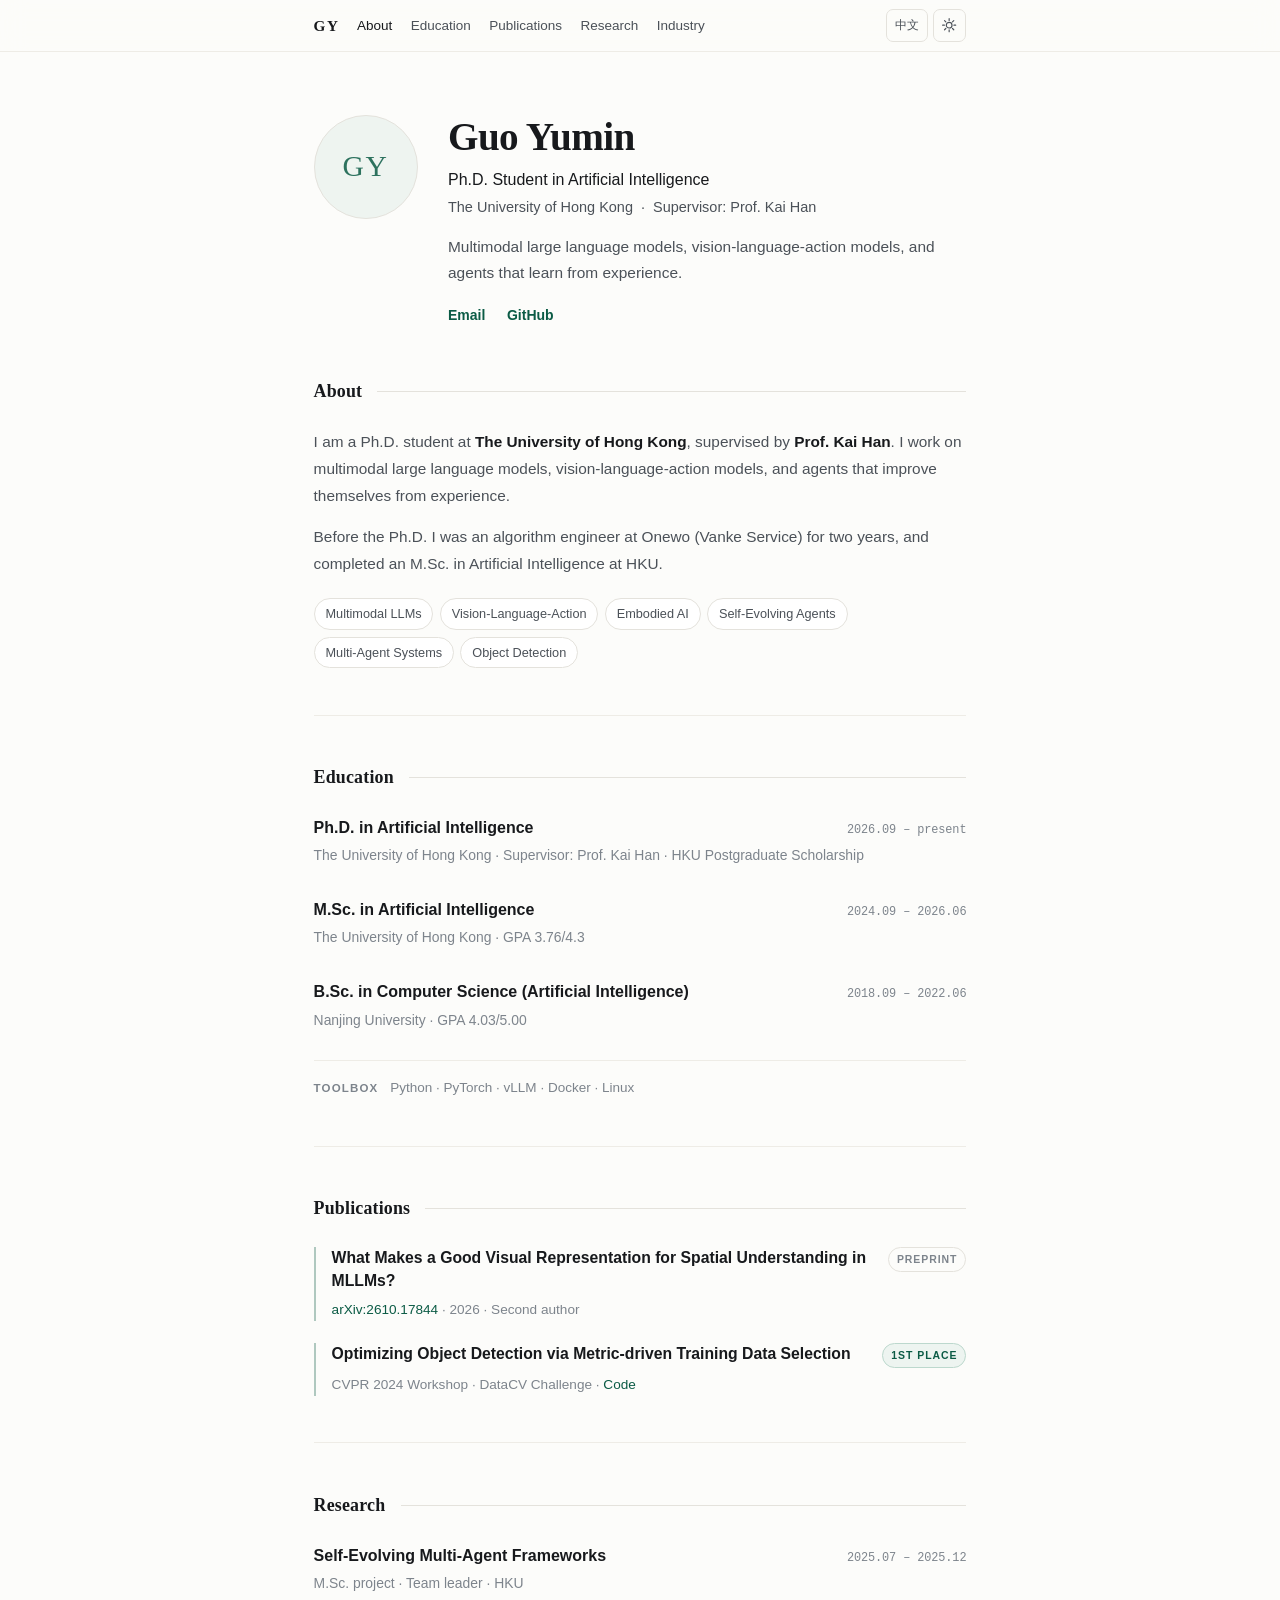
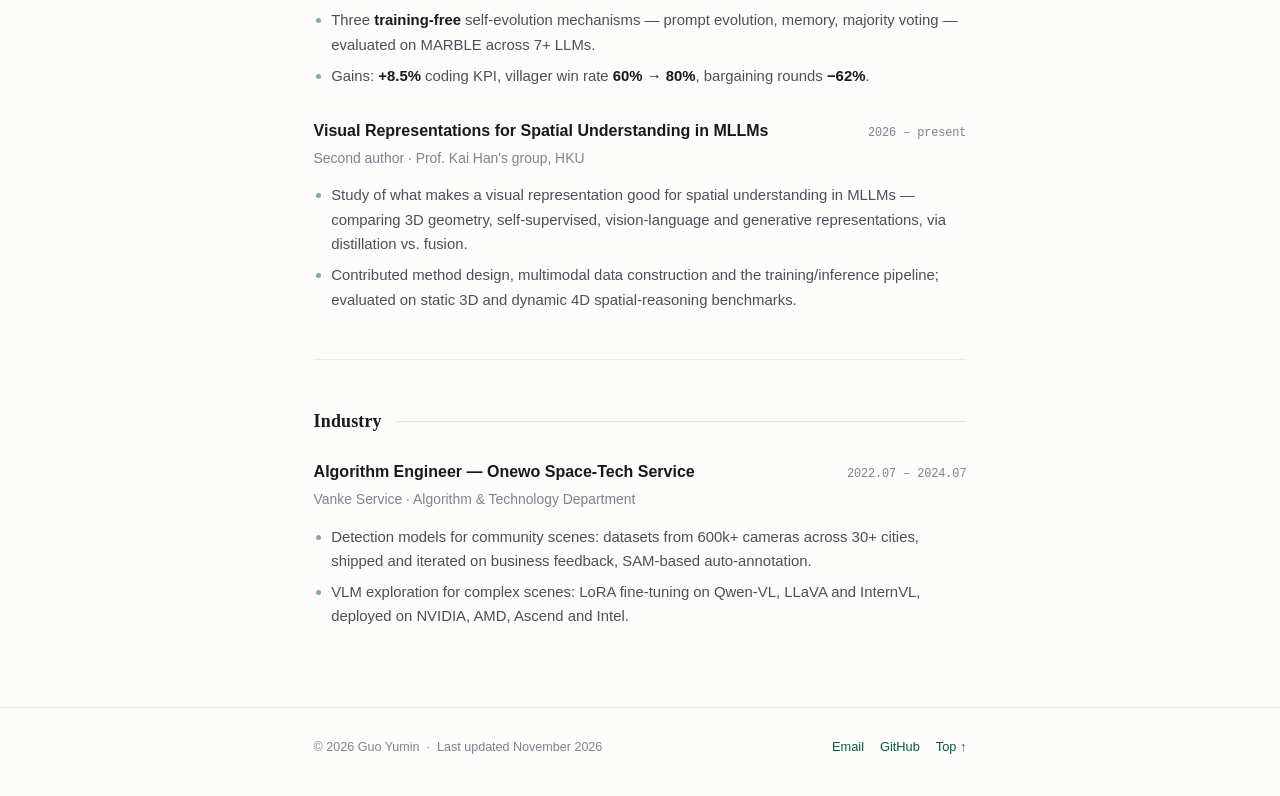
==== commit 48c89ba3: "Use arXiv title and link; MSc finished 2026.06; mark paper as preprint only" ====
--- a/index.html
+++ b/index.html
@@ -184,7 +184,7 @@
           <span class="eq">M.Sc. in Artificial Intelligence</span>
           <span class="zq">人工智能硕士</span>
         </h3>
-        <span class="entry-date"><span class="eq">2024.09 – present</span><span class="zq">2024.09 – 至今</span></span>
+        <span class="entry-date">2024.09 – 2026.06</span>
       </div>
       <p class="entry-sub">
         <span class="eq">The University of Hong Kong · GPA 3.76/4.3</span>
@@ -221,15 +221,14 @@
       <li class="pub">
         <div class="pub-head">
           <h3 class="pub-title">
-            <!-- TODO: replace with the actual manuscript title from the submission. -->
-            <span class="eq">Multimodal Large Language Models for Visual Understanding and Reasoning</span>
-            <span class="zq">面向视觉理解与推理的多模态大语言模型</span>
+            <span class="eq">What Makes a Good Visual Representation for Spatial Understanding in MLLMs?</span>
+            <span class="zq">什么样的视觉表征才有利于 MLLMs 的空间理解？</span>
           </h3>
-          <span class="pill pill-review"><span class="eq">Under review</span><span class="zq">在审</span></span>
+          <span class="pill"><span class="eq">Preprint</span><span class="zq">预印本</span></span>
         </div>
         <p class="pub-meta">
-          <span class="eq">IEEE TPAMI · 2026 · Second author</span>
-          <span class="zq">IEEE TPAMI · 2026 · 第二作者</span>
+          <span class="eq"><a href="https://arxiv.org/abs/2610.17844" target="_blank" rel="noopener">arXiv:2610.17844</a> · 2026 · Second author</span>
+          <span class="zq"><a href="https://arxiv.org/abs/2610.17844" target="_blank" rel="noopener">arXiv:2610.17844</a> · 2026 · 第二作者</span>
         </p>
       </li>
 
@@ -281,8 +280,8 @@
     <article class="entry">
       <div class="entry-head">
         <h3 class="entry-title">
-          <span class="eq">Multimodal LLMs — TPAMI Submission</span>
-          <span class="zq">多模态大模型 — TPAMI 投稿</span>
+          <span class="eq">Visual Representations for Spatial Understanding in MLLMs</span>
+          <span class="zq">MLLMs 空间理解的视觉表征</span>
         </h3>
         <span class="entry-date"><span class="eq">2026 – present</span><span class="zq">2026 – 至今</span></span>
       </div>
@@ -291,10 +290,12 @@
         <span class="zq">第二作者 · 香港大学韩锴教授课题组</span>
       </p>
       <ul class="points eq">
-        <li>Method design, multimodal instruction-tuning data, and the training/inference pipeline; benchmarks on visual reasoning and hallucination.</li>
+        <li>Study of what makes a visual representation good for spatial understanding in MLLMs — comparing 3D geometry, self-supervised, vision-language and generative representations, via distillation vs. fusion.</li>
+        <li>Contributed method design, multimodal data construction and the training/inference pipeline; evaluated on static 3D and dynamic 4D spatial-reasoning benchmarks.</li>
       </ul>
       <ul class="points zq" lang="zh-CN">
-        <li>负责方法设计、多模态指令微调数据与训练推理流程；在视觉推理与幻觉基准上评测。</li>
+        <li>研究什么才是有利于 MLLMs 空间理解的视觉表征——比较三维几何、自监督、视觉语言与生成式表征在蒸馏/融合下的差异。</li>
+        <li>参与方法设计、多模态数据构建与训练推理流程；在静态 3D 与动态 4D 空间推理基准上评测。</li>
       </ul>
     </article>
   </section>
--- a/assets/css/style.css
+++ b/assets/css/style.css
@@ -1,4 +1,4 @@
-/* ============================================================================
+﻿/* ============================================================================
    Guo Yumin — personal homepage
    Academic, single-column, system-font only (no network requests).
    ========================================================================== */
@@ -18,9 +18,6 @@
   --accent: #0b5b45;
   --accent-wash: #eef4f0;
 
-  --gold: #8a6a1f;
-  --gold-bd: #e4d6b2;
-  --gold-bg: #faf5e8;
   --win-bd: #bcd8cd;
   --win-bg: #edf4f0;
 
@@ -47,9 +44,6 @@
   --accent: #6dd3ac;
   --accent-wash: #152e28;
 
-  --gold: #d6b074;
-  --gold-bd: #4a3d24;
-  --gold-bg: #221d12;
   --win-bd: #2b4a3f;
   --win-bg: #14251f;
 
@@ -398,7 +392,6 @@
   white-space: nowrap;
 }
 .pill-win { color: var(--accent); background: var(--win-bg); border-color: var(--win-bd); }
-.pill-review { color: var(--gold); background: var(--gold-bg); border-color: var(--gold-bd); }
 
 .pub-meta {
   margin-top: .32rem;
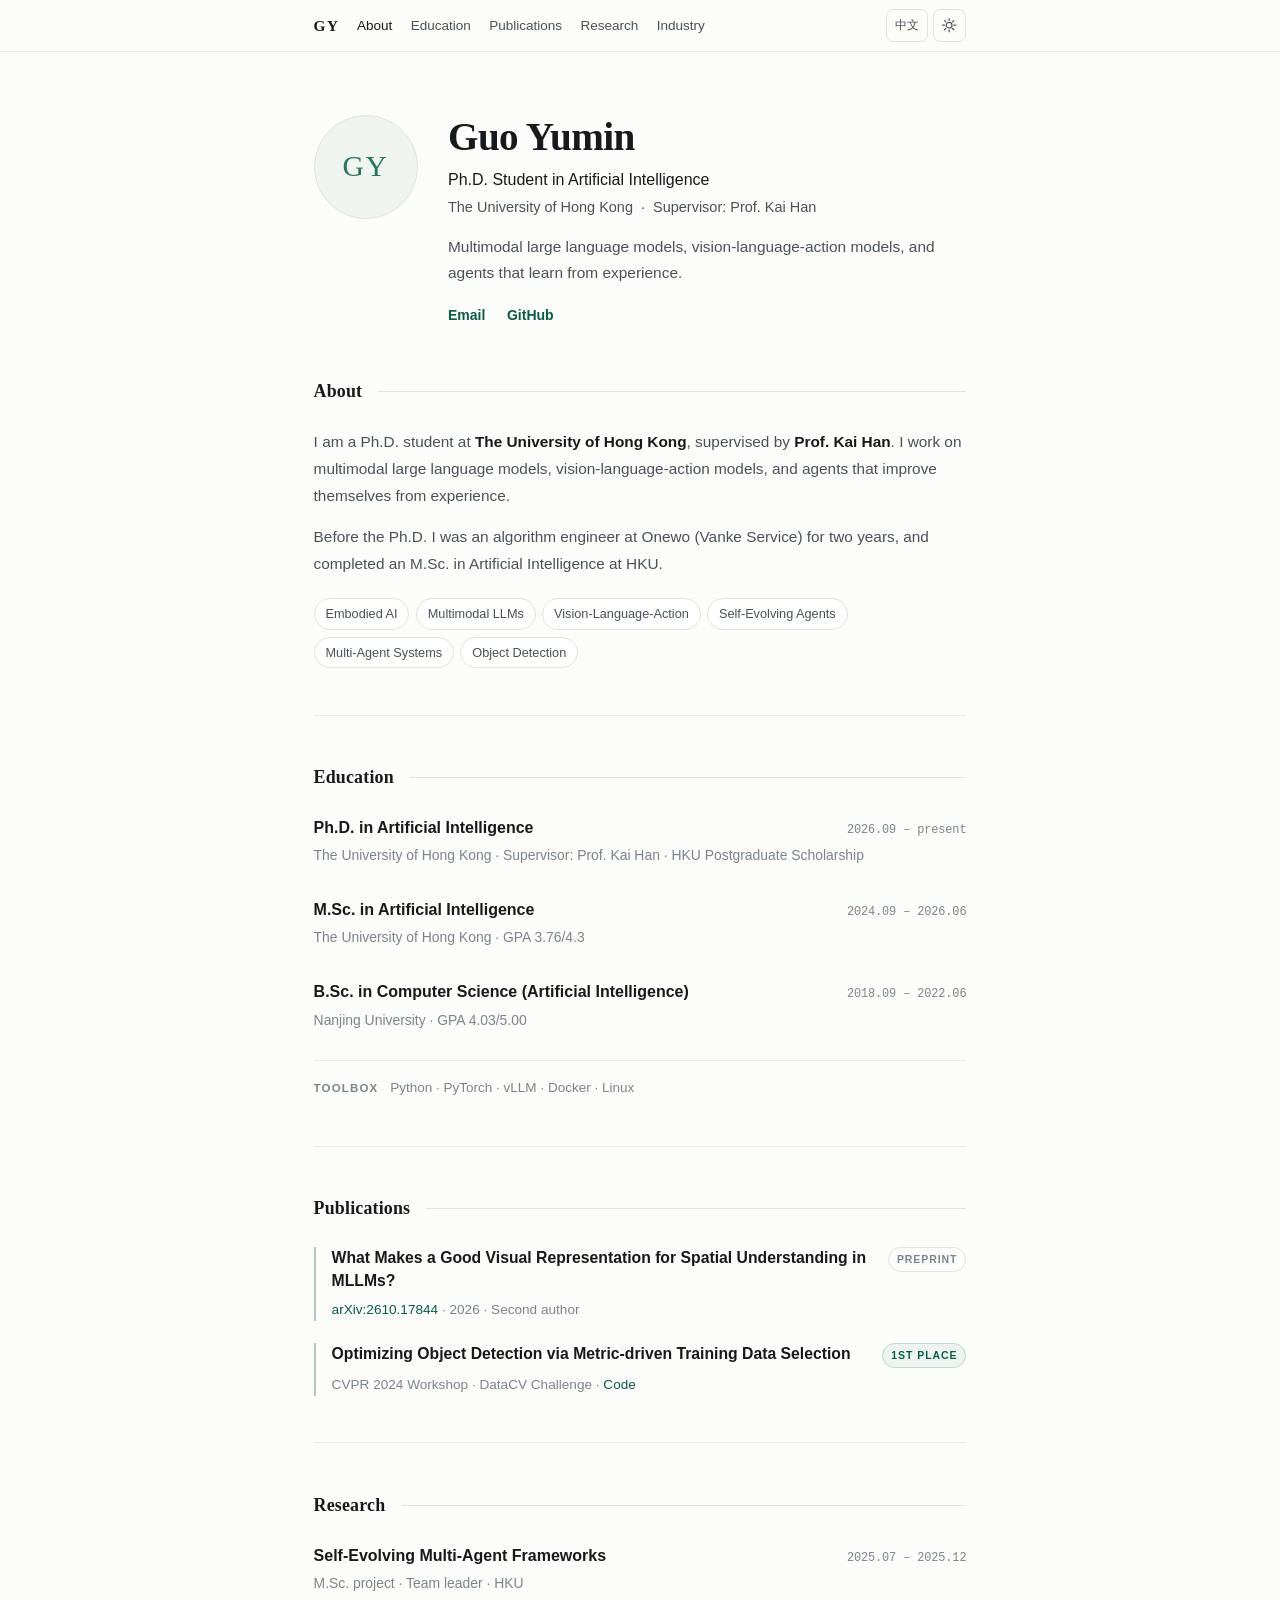
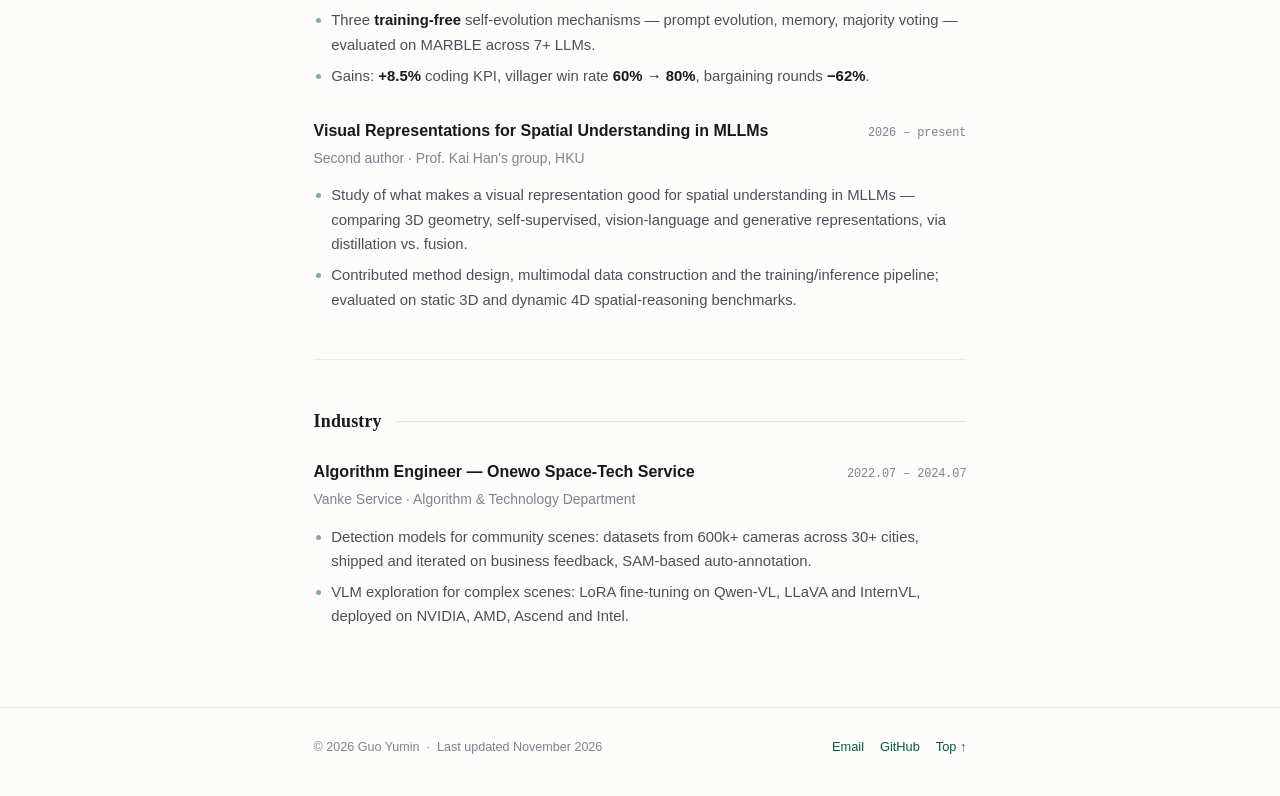
==== commit 364ddda4: "Move Embodied AI to the front of research interests" ====
--- a/index.html
+++ b/index.html
@@ -151,9 +151,9 @@
     </div>
 
     <ul class="chips">
+      <li><span class="eq">Embodied AI</span><span class="zq">具身智能</span></li>
       <li><span class="eq">Multimodal LLMs</span><span class="zq">多模态大模型</span></li>
       <li><span class="eq">Vision-Language-Action</span><span class="zq">视觉-语言-动作模型</span></li>
-      <li><span class="eq">Embodied AI</span><span class="zq">具身智能</span></li>
       <li><span class="eq">Self-Evolving Agents</span><span class="zq">自进化智能体</span></li>
       <li><span class="eq">Multi-Agent Systems</span><span class="zq">多智能体系统</span></li>
       <li><span class="eq">Object Detection</span><span class="zq">目标检测</span></li>
